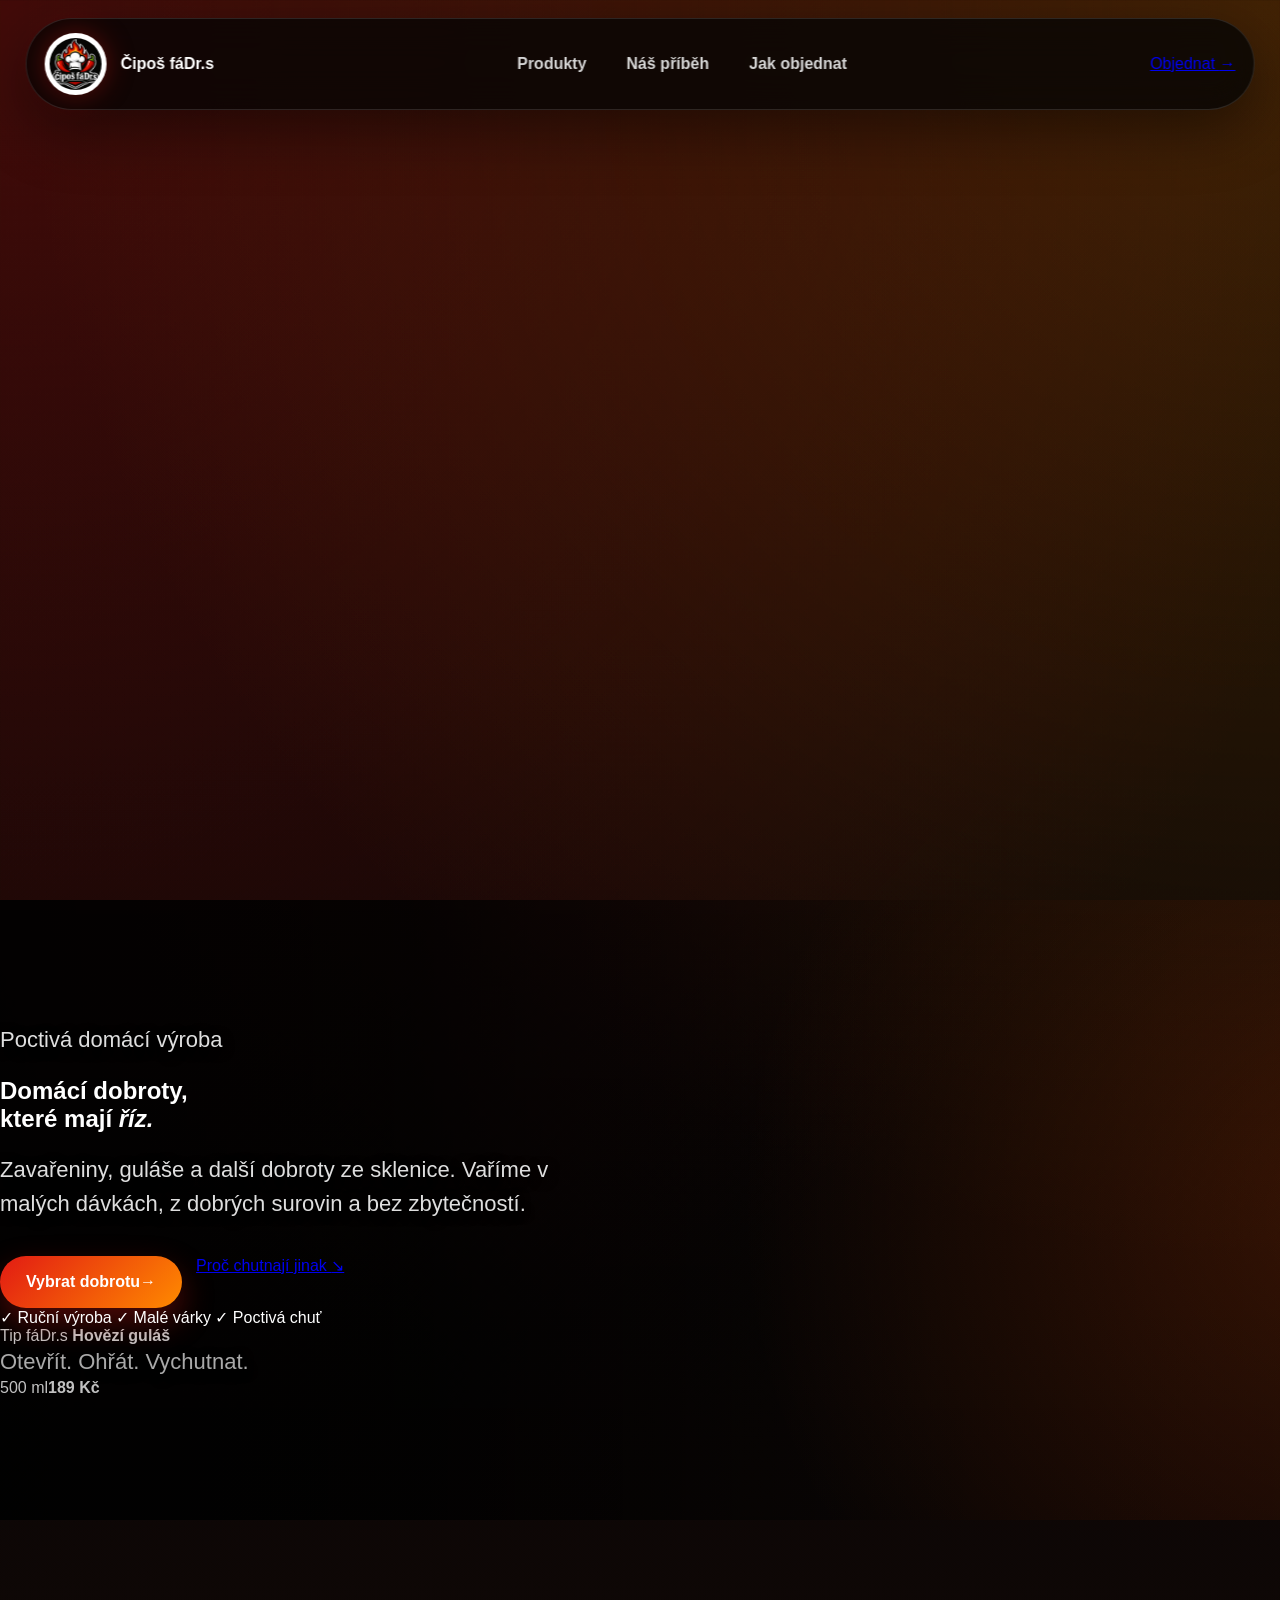
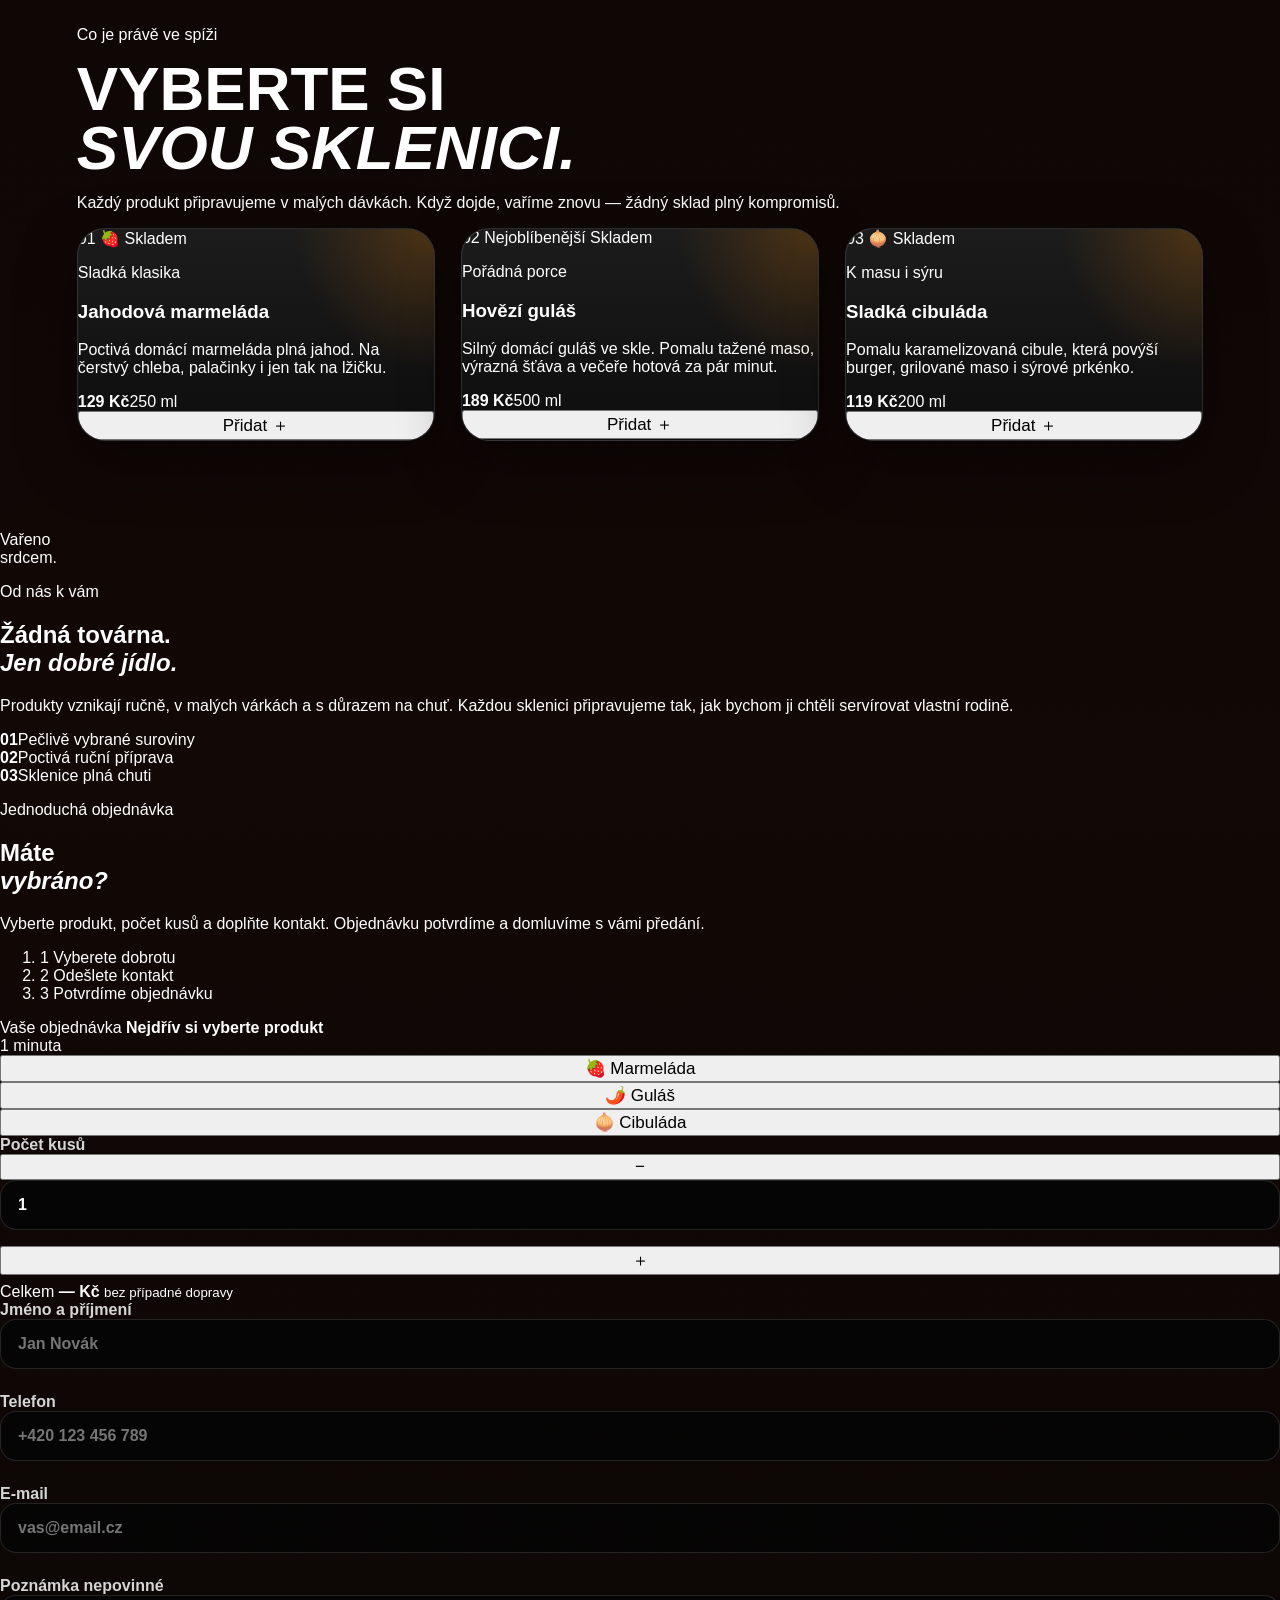
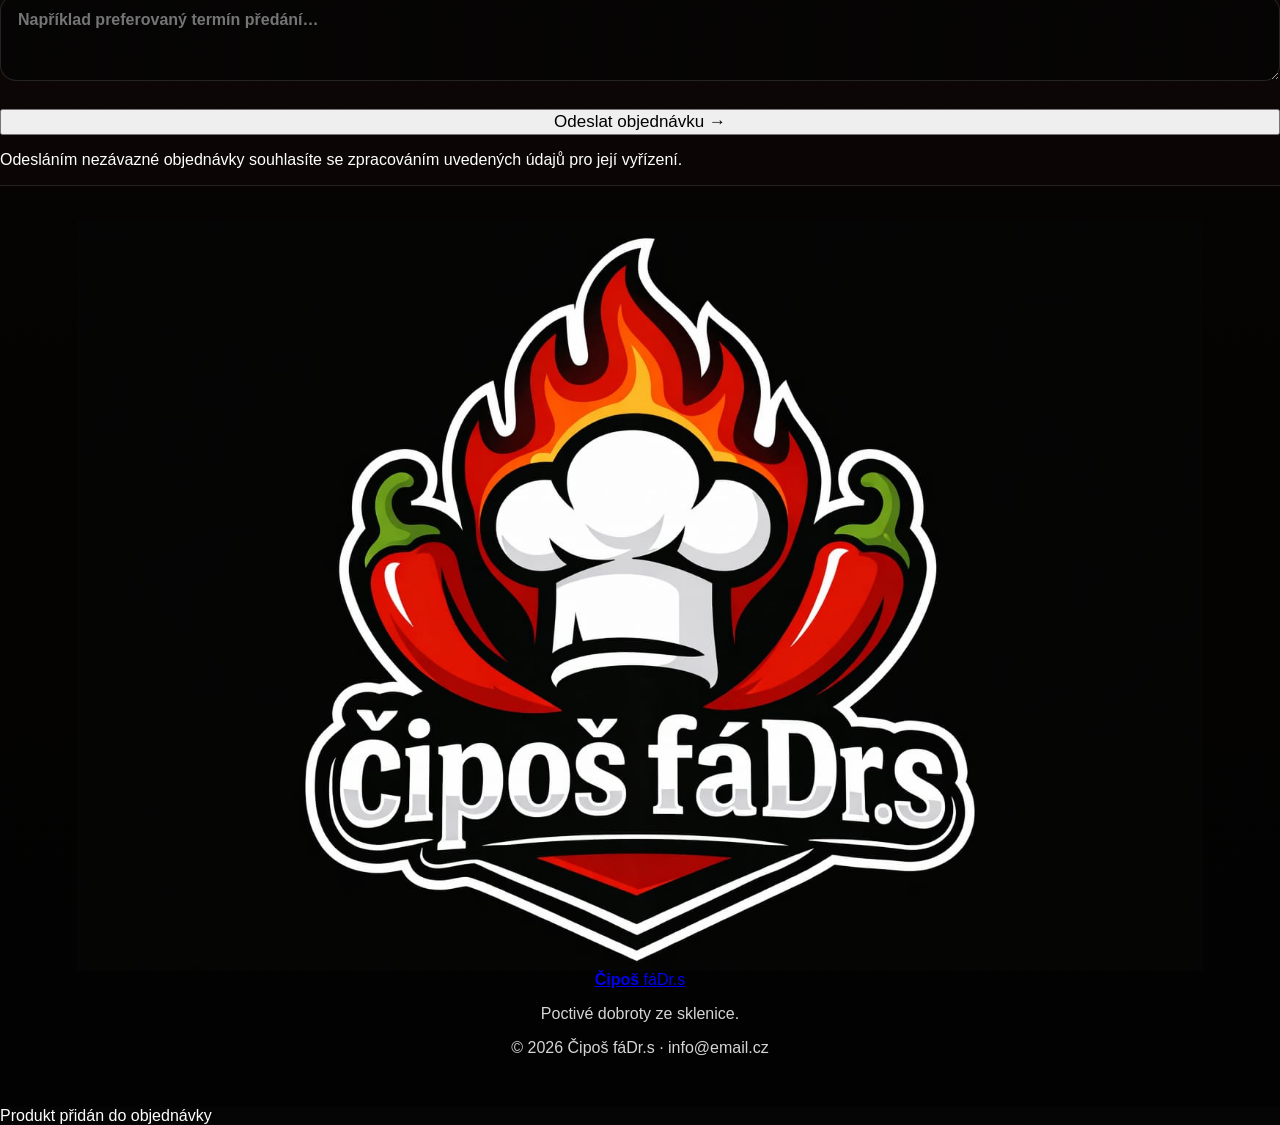
==== index.html @ c62a4ff8 "Redesign modern ordering website" ====
<!DOCTYPE html>
<html lang="cs">
<head>
  <meta charset="UTF-8">
  <meta name="viewport" content="width=device-width, initial-scale=1.0">
  <meta name="description" content="Čipoš fáDr.s – poctivé domácí dobroty ve skle. Vyberte si marmeládu, guláš nebo cibuládu a jednoduše objednejte.">
  <meta name="theme-color" content="#120b08">
  <title>Čipoš fáDr.s | Domácí dobroty, které mají říz</title>
  <link rel="preconnect" href="https://fonts.googleapis.com">
  <link rel="preconnect" href="https://fonts.gstatic.com" crossorigin>
  <link href="https://fonts.googleapis.com/css2?family=Manrope:wght@400;600;700;800&family=Oswald:wght@600;700&display=swap" rel="stylesheet">
  <link rel="stylesheet" href="style.css">
</head>
<body>
  <header class="site-header">
    <nav class="navbar" aria-label="Hlavní navigace">
      <a href="#uvod" class="brand" aria-label="Čipoš fáDr.s – domů">
        <img src="images/logos/logo.jpeg" alt="" class="brand-logo">
        <span><strong>Čipoš</strong> fáDr.s</span>
      </a>
      <div class="nav-links">
        <a href="#produkty">Produkty</a>
        <a href="#pribeh">Náš příběh</a>
        <a href="#objednavka">Jak objednat</a>
      </div>
      <a href="#produkty" class="nav-order">Objednat <span aria-hidden="true">→</span></a>
    </nav>
  </header>

  <main>
    <section id="uvod" class="hero">
      <div class="hero-inner">
        <div class="hero-content">
          <p class="eyebrow"><span></span> Poctivá domácí výroba</p>
          <h1>Domácí dobroty,<br>které mají <em>říz.</em></h1>
          <p class="hero-copy">Zavařeniny, guláše a další dobroty ze sklenice. Vaříme v malých dávkách, z dobrých surovin a bez zbytečností.</p>
          <div class="hero-actions">
            <a href="#produkty" class="btn btn-primary">Vybrat dobrotu <span>→</span></a>
            <a href="#pribeh" class="text-link">Proč chutnají jinak <span>↘</span></a>
          </div>
          <div class="hero-trust" aria-label="Výhody">
            <span>✓ Ruční výroba</span>
            <span>✓ Malé várky</span>
            <span>✓ Poctivá chuť</span>
          </div>
        </div>
        <aside class="hero-card">
          <span class="hero-card-label">Tip fáDr.s</span>
          <strong>Hovězí guláš</strong>
          <p>Otevřít. Ohřát. Vychutnat.</p>
          <div><span>500 ml</span><b>189 Kč</b></div>
        </aside>
      </div>
    </section>

    <section id="produkty" class="section products-section">
      <div class="section-heading">
        <div>
          <p class="eyebrow dark"><span></span> Co je právě ve spíži</p>
          <h2>Vyberte si<br><em>svou sklenici.</em></h2>
        </div>
        <p>Každý produkt připravujeme v malých dávkách. Když dojde, vaříme znovu — žádný sklad plný kompromisů.</p>
      </div>

      <div class="product-grid">
        <article class="product-card berry">
          <div class="product-visual">
            <span class="product-number">01</span>
            <span class="product-icon" aria-hidden="true">🍓</span>
            <span class="stock">Skladem</span>
          </div>
          <div class="product-content">
            <p class="product-type">Sladká klasika</p>
            <h3>Jahodová marmeláda</h3>
            <p>Poctivá domácí marmeláda plná jahod. Na čerstvý chleba, palačinky i jen tak na lžičku.</p>
            <div class="product-bottom">
              <div><strong>129 Kč</strong><span>250 ml</span></div>
              <button type="button" class="product-button" data-product="Jahodová marmeláda" data-price="129" data-variant="250 ml" aria-label="Objednat Jahodovou marmeládu">Přidat <span>＋</span></button>
            </div>
          </div>
        </article>

        <article class="product-card goulash featured">
          <div class="product-visual photo">
            <span class="product-number">02</span>
            <span class="bestseller">Nejoblíbenější</span>
            <span class="stock">Skladem</span>
          </div>
          <div class="product-content">
            <p class="product-type">Pořádná porce</p>
            <h3>Hovězí guláš</h3>
            <p>Silný domácí guláš ve skle. Pomalu tažené maso, výrazná šťáva a večeře hotová za pár minut.</p>
            <div class="product-bottom">
              <div><strong>189 Kč</strong><span>500 ml</span></div>
              <button type="button" class="product-button" data-product="Hovězí guláš" data-price="189" data-variant="500 ml" aria-label="Objednat Hovězí guláš">Přidat <span>＋</span></button>
            </div>
          </div>
        </article>

        <article class="product-card onion">
          <div class="product-visual">
            <span class="product-number">03</span>
            <span class="product-icon" aria-hidden="true">🧅</span>
            <span class="stock">Skladem</span>
          </div>
          <div class="product-content">
            <p class="product-type">K masu i sýru</p>
            <h3>Sladká cibuláda</h3>
            <p>Pomalu karamelizovaná cibule, která povýší burger, grilované maso i sýrové prkénko.</p>
            <div class="product-bottom">
              <div><strong>119 Kč</strong><span>200 ml</span></div>
              <button type="button" class="product-button" data-product="Sladká cibuláda" data-price="119" data-variant="200 ml" aria-label="Objednat Sladkou cibuládu">Přidat <span>＋</span></button>
            </div>
          </div>
        </article>
      </div>
    </section>

    <section id="pribeh" class="story-section">
      <div class="story-image">
        <span>Vařeno<br>srdcem.</span>
      </div>
      <div class="story-content">
        <p class="eyebrow"><span></span> Od nás k vám</p>
        <h2>Žádná továrna.<br><em>Jen dobré jídlo.</em></h2>
        <p>Produkty vznikají ručně, v malých várkách a s důrazem na chuť. Každou sklenici připravujeme tak, jak bychom ji chtěli servírovat vlastní rodině.</p>
        <div class="story-points">
          <div><strong>01</strong><span>Pečlivě vybrané suroviny</span></div>
          <div><strong>02</strong><span>Poctivá ruční příprava</span></div>
          <div><strong>03</strong><span>Sklenice plná chuti</span></div>
        </div>
      </div>
    </section>

    <section id="objednavka" class="order-section">
      <div class="order-intro">
        <p class="eyebrow dark"><span></span> Jednoduchá objednávka</p>
        <h2>Máte<br><em>vybráno?</em></h2>
        <p>Vyberte produkt, počet kusů a doplňte kontakt. Objednávku potvrdíme a domluvíme s vámi předání.</p>
        <ol>
          <li><span>1</span> Vyberete dobrotu</li>
          <li><span>2</span> Odešlete kontakt</li>
          <li><span>3</span> Potvrdíme objednávku</li>
        </ol>
      </div>

      <form id="orderForm" class="order-form" action="https://formsubmit.co/tvuj@email.cz" method="POST">
        <div class="form-heading">
          <div>
            <span>Vaše objednávka</span>
            <strong id="formProductTitle">Nejdřív si vyberte produkt</strong>
          </div>
          <span class="form-badge">1 minuta</span>
        </div>

        <div class="product-select" role="group" aria-label="Výběr produktu">
          <button type="button" data-product="Jahodová marmeláda" data-price="129" data-variant="250 ml">🍓 <span>Marmeláda</span></button>
          <button type="button" data-product="Hovězí guláš" data-price="189" data-variant="500 ml">🌶️ <span>Guláš</span></button>
          <button type="button" data-product="Sladká cibuláda" data-price="119" data-variant="200 ml">🧅 <span>Cibuláda</span></button>
        </div>

        <input type="hidden" id="product" name="Produkt" required>
        <input type="hidden" id="price" name="Cena za kus">
        <input type="hidden" id="variant" name="Velikost balení">
        <input type="hidden" id="total" name="Celkem">

        <div class="form-row">
          <label>Počet kusů
            <div class="quantity-control">
              <button type="button" id="quantityMinus" aria-label="Odebrat kus">−</button>
              <input type="number" id="quantity" name="Počet kusů" min="1" value="1" required>
              <button type="button" id="quantityPlus" aria-label="Přidat kus">＋</button>
            </div>
          </label>
          <div class="order-total">
            <span>Celkem</span>
            <strong id="totalDisplay">— Kč</strong>
            <small>bez případné dopravy</small>
          </div>
        </div>

        <div class="field-grid">
          <label>Jméno a příjmení
            <input type="text" id="name" name="Jméno" autocomplete="name" placeholder="Jan Novák" required>
          </label>
          <label>Telefon
            <input type="tel" id="phone" name="Telefon" autocomplete="tel" placeholder="+420 123 456 789" required>
          </label>
        </div>
        <label>E-mail
          <input type="email" id="email" name="Email" autocomplete="email" placeholder="vas@email.cz" required>
        </label>
        <label>Poznámka <span class="optional">nepovinné</span>
          <textarea id="note" name="Poznámka" rows="3" placeholder="Například preferovaný termín předání…"></textarea>
        </label>

        <button type="submit" class="submit-button">Odeslat objednávku <span>→</span></button>
        <p class="form-note">Odesláním nezávazné objednávky souhlasíte se zpracováním uvedených údajů pro její vyřízení.</p>
      </form>
    </section>
  </main>

  <footer>
    <a href="#uvod" class="footer-brand">
      <img src="images/logos/logo.jpeg" alt="">
      <span><strong>Čipoš</strong> fáDr.s</span>
    </a>
    <p>Poctivé dobroty ze sklenice.</p>
    <p>© 2026 Čipoš fáDr.s · info@email.cz</p>
  </footer>

  <div id="toast" class="toast" role="status" aria-live="polite">Produkt přidán do objednávky</div>
  <script src="script.js"></script>
</body>
</html>
---- style.css ----
:root {
  --bg: #050505;
  --card: #181818;
  --text: #ffffff;
  --text-muted: #d5d5d5;
  --red: #e21b13;
  --orange: #ff8a00;
  --yellow: #ffc13b;
  --green: #78b82a;
  --border: rgba(255, 255, 255, 0.12);
  --shadow: 0 20px 60px rgba(0, 0, 0, 0.45);
  --radius: 28px;
}

* {
  box-sizing: border-box;
}

html {
  scroll-behavior: smooth;
}

body {
  margin: 0;
  font-family: Arial, sans-serif;
  background:
    radial-gradient(circle at top left, rgba(226, 27, 19, 0.28), transparent 32%),
    radial-gradient(circle at top right, rgba(255, 138, 0, 0.22), transparent 28%),
    linear-gradient(180deg, #050505 0%, #120806 55%, #050505 100%);
  color: var(--text);
}

img {
  max-width: 100%;
  display: block;
}

.site-header {
  min-height: 100vh;
  padding: 150px 6% 80px;
  position: relative;
  overflow: hidden;
}

.navbar {
  position: fixed;
  top: 18px;
  left: 50%;
  transform: translateX(-50%);
  width: min(96%, 1650px);
  z-index: 20;

  display: flex;
  align-items: center;
  justify-content: space-between;
  gap: 24px;

  padding: 14px 18px;
  border: 1px solid var(--border);
  border-radius: 999px;
  background: rgba(5, 5, 5, 0.78);
  backdrop-filter: blur(18px);
  box-shadow: var(--shadow);
}

.brand {
  display: flex;
  align-items: center;
  gap: 14px;
  color: var(--text);
  text-decoration: none;
  font-weight: 900;
}

.brand-logo {
  width: 62px;
  height: 62px;
  border-radius: 50%;
  object-fit: cover;
  border: 2px solid rgba(255, 255, 255, 0.85);
  background: white;
  padding: 3px;
  box-shadow: 0 0 28px rgba(226, 27, 19, 0.35);
}

.brand-text {
  font-size: 20px;
}

.nav-links {
  display: flex;
  align-items: center;
  gap: 8px;
}

.nav-links a {
  color: var(--text-muted);
  text-decoration: none;
  padding: 12px 16px;
  border-radius: 999px;
  font-weight: 800;
  transition: 0.22s ease;
}

.nav-links a:hover {
  color: var(--text);
  background: rgba(255, 138, 0, 0.16);
}

.hero {
  min-height: 620px;
  display: flex;
  align-items: center;
  position: relative;
  padding: 90px 6%;
  margin: 0 -6%;
  overflow: hidden;
  background:
    linear-gradient(90deg, rgba(0, 0, 0, 0.94) 0%, rgba(0, 0, 0, 0.78) 34%, rgba(0, 0, 0, 0.25) 62%, rgba(0, 0, 0, 0.04) 100%),
    url("images/foods/gulas.png") center right / cover no-repeat;
}

.hero::after {
  content: "";
  position: absolute;
  inset: 0;
  background:
    radial-gradient(circle at right center, rgba(255, 80, 0, 0.18), transparent 42%),
    linear-gradient(180deg, rgba(0, 0, 0, 0.12), rgba(0, 0, 0, 0.28));
  pointer-events: none;
}

.hero-content {
  position: relative;
  z-index: 1;
  max-width: 720px;
}

.hero-label {
  display: block;
  margin-bottom: 22px;
  color: #ff2218;
  font-weight: 900;
  letter-spacing: 1.5px;
  font-size: 15px;
  text-transform: uppercase;
}


.hero p {
  max-width: 620px;
  margin: 0;
  font-size: 22px;
  color: #dedede;
  line-height: 1.55;
  text-shadow: 0 3px 12px rgba(0, 0, 0, 0.7);
}

.hero-actions {
  display: flex;
  flex-wrap: wrap;
  gap: 14px;
  margin-top: 34px;
}

.btn {
  display: inline-flex;
  align-items: center;
  justify-content: center;
  min-height: 52px;
  padding: 15px 26px;
  border: 0;
  border-radius: 999px;
  background: linear-gradient(135deg, var(--red), var(--orange));
  color: white;
  text-decoration: none;
  font-weight: 900;
  cursor: pointer;
  box-shadow: 0 14px 32px rgba(226, 27, 19, 0.34);
  transition: 0.22s ease;
}

.btn:hover {
  transform: translateY(-2px);
  filter: brightness(1.08);
}

.btn-secondary {
  background: rgba(255, 255, 255, 0.08);
  border: 1px solid var(--border);
  box-shadow: none;
}

.section {
  padding: 90px 6%;
}

.section-head {
  max-width: 760px;
  margin-bottom: 36px;
}

.label {
  display: inline-flex;
  align-items: center;
  gap: 8px;
  margin: 0 0 16px;
  color: var(--yellow);
  font-weight: 900;
  text-transform: uppercase;
  letter-spacing: 1.2px;
  font-size: 13px;
}

.label::before {
  content: "🌶️";
}

.section h2 {
  margin: 0;
  font-size: clamp(36px, 5vw, 62px);
  line-height: 0.95;
  text-transform: uppercase;
}

.section-text,
.about p,
.promo p {
  color: var(--text-muted);
  font-size: 19px;
  line-height: 1.7;
}

.product-grid {
  display: grid;
  grid-template-columns: repeat(3, minmax(0, 1fr));
  gap: 26px;
}

.product-card {
  position: relative;
  overflow: hidden;
  border-radius: var(--radius);
  background: linear-gradient(180deg, #1c1c1c, #0d0d0d);
  border: 1px solid var(--border);
  box-shadow: var(--shadow);
  transition: 0.25s ease;
}

.product-card::before {
  content: "";
  position: absolute;
  inset: 0;
  background: radial-gradient(circle at top right, rgba(255, 138, 0, 0.22), transparent 34%);
  pointer-events: none;
}

.product-card:hover {
  transform: translateY(-8px);
  border-color: rgba(255, 138, 0, 0.72);
}

.product-card-featured {
  border-color: rgba(255, 138, 0, 0.52);
}

.product-card img {
  width: 100%;
  height: 260px;
  object-fit: cover;
}

.product-info {
  position: relative;
  z-index: 1;
  padding: 24px;
}

.product-info h3 {
  margin: 12px 0 10px;
  font-size: 28px;
}

.product-info p {
  min-height: 72px;
  color: var(--text-muted);
  line-height: 1.55;
}

.price {
  display: block;
  margin: 18px 0;
  color: var(--yellow);
  font-size: 24px;
  font-weight: 900;
}

.badge {
  display: inline-flex;
  padding: 7px 13px;
  border-radius: 999px;
  background: rgba(120, 184, 42, 0.18);
  color: var(--green);
  font-weight: 900;
  font-size: 13px;
}

.badge-hot {
  background: rgba(226, 27, 19, 0.18);
  color: var(--orange);
}

.about {
  display: grid;
  grid-template-columns: 0.9fr 1.1fr;
  align-items: center;
  gap: 40px;
}

.about-content,
.order-box,
.promo {
  border: 1px solid var(--border);
  border-radius: var(--radius);
  background: rgba(255, 255, 255, 0.055);
  box-shadow: var(--shadow);
}

.about-content {
  padding: 40px;
}

.about-image img {
  width: 100%;
  height: 420px;
  object-fit: cover;
  border-radius: var(--radius);
  box-shadow: var(--shadow);
}

.promo {
  display: flex;
  align-items: center;
  justify-content: space-between;
  gap: 28px;
  background:
    linear-gradient(135deg, rgba(226, 27, 19, 0.22), rgba(255, 138, 0, 0.16)),
    rgba(255, 255, 255, 0.055);
}

.order {
  max-width: 980px;
  margin: 0 auto;
}

.order-box {
  padding: 34px;
}

label {
  display: block;
  margin: 0 0 8px;
  color: var(--text-muted);
  font-weight: 800;
}

input,
textarea,
select {
  width: 100%;
  padding: 15px 17px;
  margin-bottom: 16px;
  border-radius: 16px;
  border: 1px solid var(--border);
  background: rgba(5, 5, 5, 0.82);
  color: white;
  font: inherit;
  outline: none;
}

input:focus,
textarea:focus,
select:focus {
  border-color: var(--orange);
  box-shadow: 0 0 0 4px rgba(255, 138, 0, 0.16);
}

button {
  width: 100%;
  font-size: 17px;
}

footer {
  padding: 34px 6%;
  color: var(--text-muted);
  text-align: center;
  border-top: 1px solid var(--border);
  background: rgba(0, 0, 0, 0.56);
}

.hidden {
  opacity: 0;
  transform: translateY(40px);
  transition: all 0.6s ease;
}

.show {
  opacity: 1;
  transform: translateY(0);
}
  .hero-title {
  margin: 0 0 26px;
  max-width: 860px;
  line-height: 1;
}

.hero-title svg {
  width: 100%;
  height: auto;
  display: block;
  overflow: visible;
}

.hero-title text {
  font-family: Impact, "Arial Black", sans-serif;
  font-size: 74px;
  font-weight: 900;
  letter-spacing: 2px;
  text-transform: uppercase;
}

.svg-white {
  fill: #f4f4f4;
  stroke: rgba(0, 0, 0, 0.35);
  stroke-width: 1.2px;
}

.svg-red {
  fill: #e52a14;
  stroke: rgba(0, 0, 0, 0.35);
  stroke-width: 1.2px;
}
@media (max-width: 900px) {
  .site-header {
    min-height: auto;
    padding: 120px 18px 60px;
  }

  .navbar {
    width: calc(100% - 28px);
    top: 14px;
    border-radius: 28px;
  }

  .nav-links {
    display: none;
  }


  .hero {
    min-height: 620px;
    padding: 80px 22px;
    margin: 0 -18px;
    background:
      linear-gradient(180deg, rgba(0, 0, 0, 0.88) 0%, rgba(0, 0, 0, 0.7) 48%, rgba(0, 0, 0, 0.35) 100%),
      url("images/foods/gulas.png") center right / cover no-repeat;
  }

  .hero h1 {
    font-size: 42px;
  }

  .hero p {
    font-size: 18px;
  }

  .about,
  .product-grid {
    grid-template-columns: 1fr;
  }

  .promo {
    align-items: flex-start;
    flex-direction: column;
  }
}

@media (max-width: 560px) {
  .brand-text {
    display: none;
  }

  .brand-logo {
    width: 54px;
    height: 54px;
  }

  .hero h1 {
    font-size: 38px;
  }

  .section {
    padding-left: 18px;
    padding-right: 18px;
  }
}
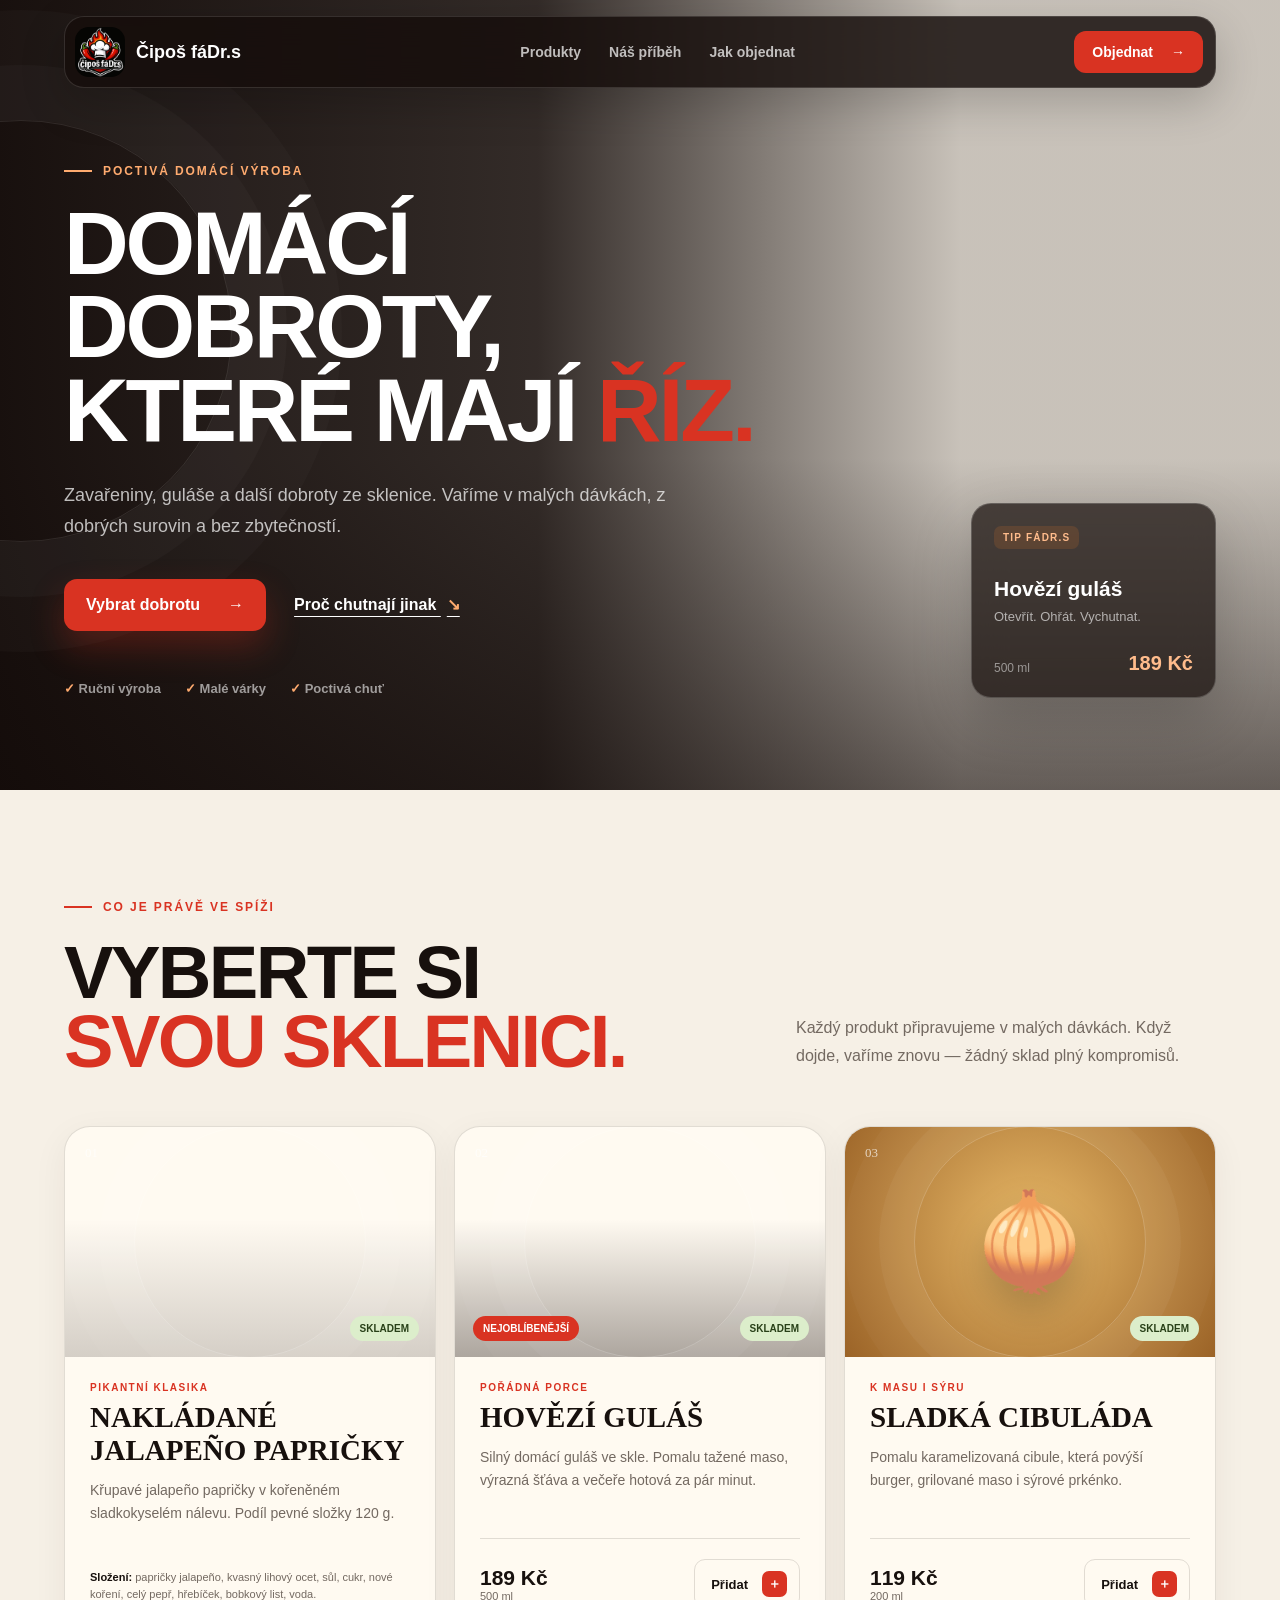
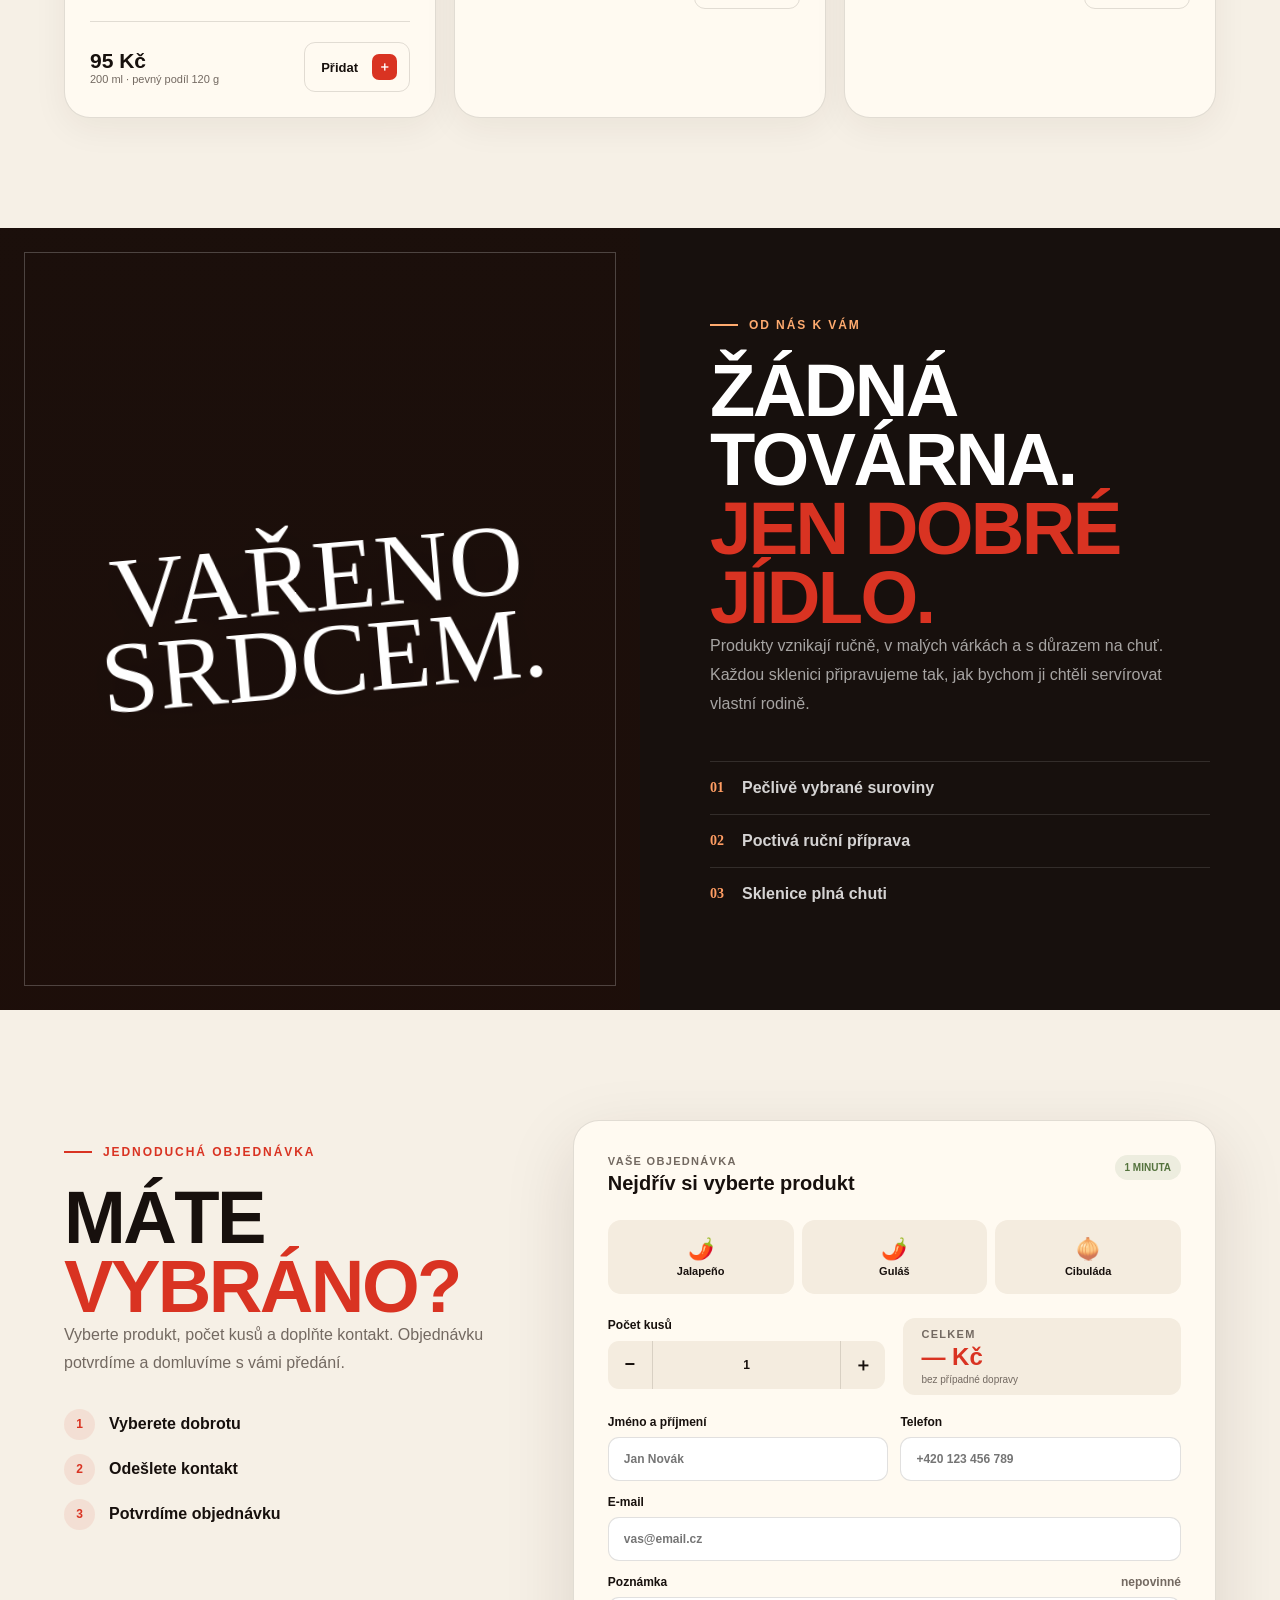
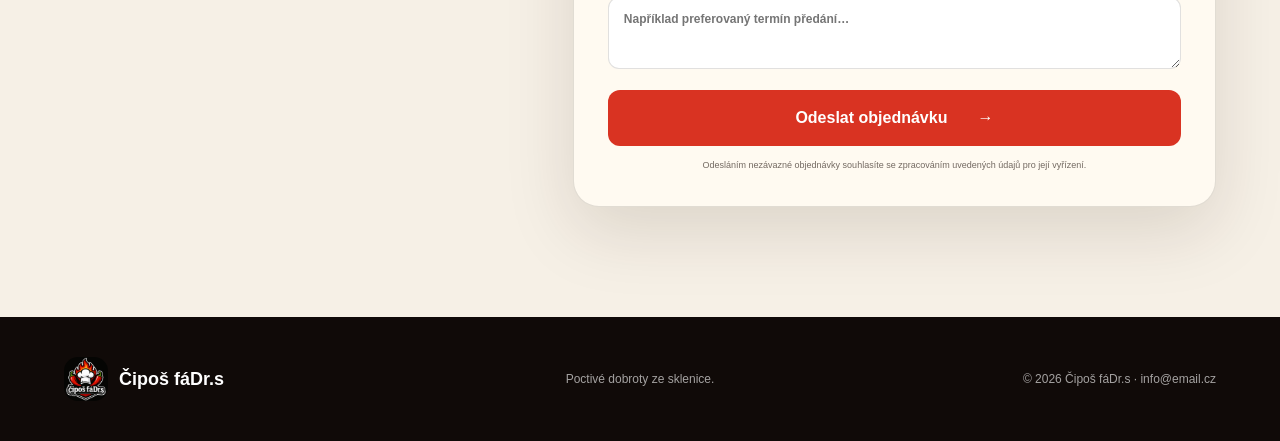
==== commit 5b40c74f: "Replace marmalade with pickled jalapeno product" ====
--- a/index.html
+++ b/index.html
@@ -3,7 +3,7 @@
 <head>
   <meta charset="UTF-8">
   <meta name="viewport" content="width=device-width, initial-scale=1.0">
-  <meta name="description" content="Čipoš fáDr.s – poctivé domácí dobroty ve skle. Vyberte si marmeládu, guláš nebo cibuládu a jednoduše objednejte.">
+  <meta name="description" content="Čipoš fáDr.s – poctivé domácí dobroty ve skle. Vyberte si nakládané jalapeño, guláš nebo cibuládu a jednoduše objednejte.">
   <meta name="theme-color" content="#120b08">
   <title>Čipoš fáDr.s | Domácí dobroty, které mají říz</title>
   <link rel="preconnect" href="https://fonts.googleapis.com">
@@ -63,19 +63,19 @@
       </div>
 
       <div class="product-grid">
-        <article class="product-card berry">
-          <div class="product-visual">
+        <article class="product-card jalapeno">
+          <div class="product-visual jalapeno-photo">
             <span class="product-number">01</span>
-            <span class="product-icon" aria-hidden="true">🍓</span>
             <span class="stock">Skladem</span>
           </div>
           <div class="product-content">
-            <p class="product-type">Sladká klasika</p>
-            <h3>Jahodová marmeláda</h3>
-            <p>Poctivá domácí marmeláda plná jahod. Na čerstvý chleba, palačinky i jen tak na lžičku.</p>
+            <p class="product-type">Pikantní klasika</p>
+            <h3>Nakládané jalapeño papričky</h3>
+            <p>Křupavé jalapeño papričky v kořeněném sladkokyselém nálevu. Podíl pevné složky 120 g.</p>
+            <p class="ingredients"><strong>Složení:</strong> papričky jalapeño, kvasný lihový ocet, sůl, cukr, nové koření, celý pepř, hřebíček, bobkový list, voda.</p>
             <div class="product-bottom">
-              <div><strong>129 Kč</strong><span>250 ml</span></div>
-              <button type="button" class="product-button" data-product="Jahodová marmeláda" data-price="129" data-variant="250 ml" aria-label="Objednat Jahodovou marmeládu">Přidat <span>＋</span></button>
+              <div><strong>95 Kč</strong><span>200 ml · pevný podíl 120 g</span></div>
+              <button type="button" class="product-button" data-product="Nakládané jalapeño papričky" data-price="95" data-variant="200 ml · pevný podíl 120 g" aria-label="Objednat nakládané jalapeño papričky">Přidat <span>＋</span></button>
             </div>
           </div>
         </article>
@@ -154,7 +154,7 @@
         </div>
 
         <div class="product-select" role="group" aria-label="Výběr produktu">
-          <button type="button" data-product="Jahodová marmeláda" data-price="129" data-variant="250 ml">🍓 <span>Marmeláda</span></button>
+          <button type="button" data-product="Nakládané jalapeño papričky" data-price="95" data-variant="200 ml · pevný podíl 120 g">🌶️ <span>Jalapeño</span></button>
           <button type="button" data-product="Hovězí guláš" data-price="189" data-variant="500 ml">🌶️ <span>Guláš</span></button>
           <button type="button" data-product="Sladká cibuláda" data-price="119" data-variant="200 ml">🧅 <span>Cibuláda</span></button>
         </div>
--- a/style.css
+++ b/style.css
@@ -1,506 +1,542 @@
 :root {
-  --bg: #050505;
-  --card: #181818;
-  --text: #ffffff;
-  --text-muted: #d5d5d5;
-  --red: #e21b13;
-  --orange: #ff8a00;
-  --yellow: #ffc13b;
-  --green: #78b82a;
-  --border: rgba(255, 255, 255, 0.12);
-  --shadow: 0 20px 60px rgba(0, 0, 0, 0.45);
-  --radius: 28px;
-}
-
-* {
-  box-sizing: border-box;
-}
-
-html {
-  scroll-behavior: smooth;
-}
-
+  --ink: #17100d;
+  --cream: #f6f0e6;
+  --paper: #fffaf1;
+  --red: #d93322;
+  --red-dark: #a91f15;
+  --orange: #ef7b25;
+  --gold: #e8b550;
+  --green: #54733d;
+  --muted: #736961;
+  --line: rgba(23, 16, 13, .13);
+  --radius: 26px;
+  --shadow: 0 24px 70px rgba(45, 22, 10, .13);
+}
+
+* { box-sizing: border-box; }
+html { scroll-behavior: smooth; scroll-padding-top: 100px; }
 body {
   margin: 0;
-  font-family: Arial, sans-serif;
+  color: var(--ink);
+  background: var(--cream);
+  font-family: "Manrope", Arial, sans-serif;
+  -webkit-font-smoothing: antialiased;
+}
+img { display: block; max-width: 100%; }
+button, input, textarea { font: inherit; }
+button, a { -webkit-tap-highlight-color: transparent; }
+em { color: var(--red); font-style: normal; }
+h1, h2, h3, p { margin-top: 0; }
+
+.site-header {
+  position: fixed;
+  inset: 0 0 auto;
+  z-index: 50;
+  padding: 16px 5%;
+  pointer-events: none;
+}
+.navbar {
+  width: min(1240px, 100%);
+  min-height: 72px;
+  margin: auto;
+  padding: 9px 12px 9px 10px;
+  display: flex;
+  align-items: center;
+  justify-content: space-between;
+  gap: 24px;
+  color: white;
+  background: rgba(22, 14, 11, .84);
+  border: 1px solid rgba(255,255,255,.13);
+  border-radius: 20px;
+  box-shadow: 0 15px 45px rgba(0,0,0,.2);
+  backdrop-filter: blur(18px);
+  pointer-events: auto;
+}
+.brand, .footer-brand {
+  display: inline-flex;
+  align-items: center;
+  gap: 11px;
+  color: inherit;
+  text-decoration: none;
+  font-size: 18px;
+  font-weight: 600;
+}
+.brand strong, .footer-brand strong { font-weight: 800; }
+.brand-logo, .footer-brand img {
+  width: 50px;
+  height: 50px;
+  object-fit: cover;
+  border-radius: 14px;
+}
+.nav-links { display: flex; align-items: center; gap: 28px; }
+.nav-links a {
+  position: relative;
+  color: rgba(255,255,255,.72);
+  text-decoration: none;
+  font-size: 14px;
+  font-weight: 700;
+  transition: color .2s;
+}
+.nav-links a:hover { color: white; }
+.nav-order {
+  display: inline-flex;
+  align-items: center;
+  gap: 18px;
+  padding: 13px 18px;
+  color: white;
+  background: var(--red);
+  border-radius: 12px;
+  text-decoration: none;
+  font-size: 14px;
+  font-weight: 800;
+  transition: .2s ease;
+}
+.nav-order:hover { background: var(--orange); transform: translateY(-1px); }
+
+.hero {
+  min-height: 790px;
+  padding: 150px 5% 72px;
+  color: white;
   background:
-    radial-gradient(circle at top left, rgba(226, 27, 19, 0.28), transparent 32%),
-    radial-gradient(circle at top right, rgba(255, 138, 0, 0.22), transparent 28%),
-    linear-gradient(180deg, #050505 0%, #120806 55%, #050505 100%);
-  color: var(--text);
-}
-
-img {
-  max-width: 100%;
-  display: block;
-}
-
-.site-header {
-  min-height: 100vh;
-  padding: 150px 6% 80px;
+    linear-gradient(90deg, rgba(17,9,7,.97) 0%, rgba(17,9,7,.85) 42%, rgba(17,9,7,.2) 75%),
+    linear-gradient(0deg, rgba(17,9,7,.55), transparent 42%),
+    url("images/foods/gulas.png") center right / cover no-repeat;
   position: relative;
   overflow: hidden;
 }
-
-.navbar {
-  position: fixed;
-  top: 18px;
-  left: 50%;
-  transform: translateX(-50%);
-  width: min(96%, 1650px);
-  z-index: 20;
-
-  display: flex;
-  align-items: center;
-  justify-content: space-between;
-  gap: 24px;
-
-  padding: 14px 18px;
-  border: 1px solid var(--border);
-  border-radius: 999px;
-  background: rgba(5, 5, 5, 0.78);
-  backdrop-filter: blur(18px);
-  box-shadow: var(--shadow);
-}
-
-.brand {
-  display: flex;
-  align-items: center;
-  gap: 14px;
-  color: var(--text);
-  text-decoration: none;
-  font-weight: 900;
-}
-
-.brand-logo {
-  width: 62px;
-  height: 62px;
-  border-radius: 50%;
-  object-fit: cover;
-  border: 2px solid rgba(255, 255, 255, 0.85);
-  background: white;
-  padding: 3px;
-  box-shadow: 0 0 28px rgba(226, 27, 19, 0.35);
-}
-
-.brand-text {
-  font-size: 20px;
-}
-
-.nav-links {
-  display: flex;
-  align-items: center;
-  gap: 8px;
-}
-
-.nav-links a {
-  color: var(--text-muted);
-  text-decoration: none;
-  padding: 12px 16px;
-  border-radius: 999px;
-  font-weight: 800;
-  transition: 0.22s ease;
-}
-
-.nav-links a:hover {
-  color: var(--text);
-  background: rgba(255, 138, 0, 0.16);
-}
-
-.hero {
-  min-height: 620px;
-  display: flex;
-  align-items: center;
-  position: relative;
-  padding: 90px 6%;
-  margin: 0 -6%;
-  overflow: hidden;
-  background:
-    linear-gradient(90deg, rgba(0, 0, 0, 0.94) 0%, rgba(0, 0, 0, 0.78) 34%, rgba(0, 0, 0, 0.25) 62%, rgba(0, 0, 0, 0.04) 100%),
-    url("images/foods/gulas.png") center right / cover no-repeat;
-}
-
-.hero::after {
+.hero::before {
   content: "";
   position: absolute;
-  inset: 0;
-  background:
-    radial-gradient(circle at right center, rgba(255, 80, 0, 0.18), transparent 42%),
-    linear-gradient(180deg, rgba(0, 0, 0, 0.12), rgba(0, 0, 0, 0.28));
-  pointer-events: none;
-}
-
-.hero-content {
+  width: 420px;
+  height: 420px;
+  left: -190px;
+  top: 120px;
+  border: 1px solid rgba(255,255,255,.1);
+  border-radius: 50%;
+  box-shadow: 0 0 0 55px rgba(255,255,255,.025), 0 0 0 110px rgba(255,255,255,.018);
+}
+.hero-inner {
   position: relative;
   z-index: 1;
-  max-width: 720px;
-}
-
-.hero-label {
-  display: block;
-  margin-bottom: 22px;
-  color: #ff2218;
-  font-weight: 900;
-  letter-spacing: 1.5px;
-  font-size: 15px;
+  width: min(1240px, 100%);
+  min-height: 560px;
+  margin: auto;
+  display: flex;
+  align-items: center;
+  justify-content: space-between;
+  gap: 60px;
+}
+.hero-content { max-width: 760px; }
+.eyebrow {
+  display: flex;
+  align-items: center;
+  gap: 11px;
+  margin-bottom: 24px;
+  color: #ffab6f;
   text-transform: uppercase;
-}
-
-
-.hero p {
-  max-width: 620px;
-  margin: 0;
-  font-size: 22px;
-  color: #dedede;
-  line-height: 1.55;
-  text-shadow: 0 3px 12px rgba(0, 0, 0, 0.7);
-}
-
-.hero-actions {
+  letter-spacing: .16em;
+  font-size: 12px;
+  font-weight: 800;
+}
+.eyebrow span { width: 28px; height: 2px; background: currentColor; }
+.eyebrow.dark { color: var(--red); }
+.hero h1, .section-heading h2, .story-content h2, .order-intro h2 {
+  margin-bottom: 28px;
+  font-family: "Oswald", Impact, sans-serif;
+  font-size: clamp(58px, 7vw, 106px);
+  line-height: .93;
+  letter-spacing: -.035em;
+  text-transform: uppercase;
+}
+.hero-copy {
+  max-width: 650px;
+  color: rgba(255,255,255,.72);
+  font-size: 18px;
+  line-height: 1.75;
+}
+.hero-actions { display: flex; align-items: center; gap: 28px; margin-top: 36px; }
+.btn {
+  display: inline-flex;
+  align-items: center;
+  justify-content: center;
+  gap: 28px;
+  padding: 17px 22px;
+  border-radius: 13px;
+  text-decoration: none;
+  font-weight: 800;
+}
+.btn-primary { color: white; background: var(--red); box-shadow: 0 16px 34px rgba(217,51,34,.28); }
+.btn-primary:hover { background: var(--orange); }
+.text-link { color: white; text-underline-offset: 6px; font-weight: 700; }
+.text-link span { color: #ffab6f; margin-left: 6px; }
+.hero-trust {
   display: flex;
   flex-wrap: wrap;
-  gap: 14px;
-  margin-top: 34px;
-}
-
-.btn {
-  display: inline-flex;
-  align-items: center;
-  justify-content: center;
-  min-height: 52px;
-  padding: 15px 26px;
-  border: 0;
-  border-radius: 999px;
-  background: linear-gradient(135deg, var(--red), var(--orange));
-  color: white;
-  text-decoration: none;
-  font-weight: 900;
-  cursor: pointer;
-  box-shadow: 0 14px 32px rgba(226, 27, 19, 0.34);
-  transition: 0.22s ease;
-}
-
-.btn:hover {
-  transform: translateY(-2px);
-  filter: brightness(1.08);
-}
-
-.btn-secondary {
-  background: rgba(255, 255, 255, 0.08);
-  border: 1px solid var(--border);
-  box-shadow: none;
-}
-
-.section {
-  padding: 90px 6%;
-}
-
-.section-head {
-  max-width: 760px;
-  margin-bottom: 36px;
-}
-
-.label {
-  display: inline-flex;
-  align-items: center;
-  gap: 8px;
-  margin: 0 0 16px;
-  color: var(--yellow);
-  font-weight: 900;
+  gap: 10px 24px;
+  margin-top: 50px;
+  color: rgba(255,255,255,.58);
+  font-size: 13px;
+  font-weight: 700;
+}
+.hero-trust span::first-letter { color: #ffab6f; }
+.hero-card {
+  align-self: flex-end;
+  width: 245px;
+  padding: 22px;
+  margin-bottom: 12px;
+  border: 1px solid rgba(255,255,255,.18);
+  border-radius: 20px;
+  background: rgba(20,12,9,.7);
+  backdrop-filter: blur(16px);
+  box-shadow: 0 20px 60px rgba(0,0,0,.2);
+}
+.hero-card-label {
+  display: inline-block;
+  margin-bottom: 28px;
+  padding: 6px 9px;
+  color: #ffbc8c;
+  background: rgba(239,123,37,.15);
+  border-radius: 7px;
+  font-size: 10px;
+  font-weight: 800;
+  letter-spacing: .12em;
   text-transform: uppercase;
-  letter-spacing: 1.2px;
-  font-size: 13px;
-}
-
-.label::before {
-  content: "🌶️";
-}
-
-.section h2 {
-  margin: 0;
-  font-size: clamp(36px, 5vw, 62px);
-  line-height: 0.95;
-  text-transform: uppercase;
-}
-
-.section-text,
-.about p,
-.promo p {
-  color: var(--text-muted);
-  font-size: 19px;
-  line-height: 1.7;
-}
+}
+.hero-card > strong { display: block; font-size: 21px; }
+.hero-card p { margin: 8px 0 28px; color: rgba(255,255,255,.62); font-size: 13px; }
+.hero-card div { display: flex; justify-content: space-between; align-items: end; }
+.hero-card div span { color: rgba(255,255,255,.5); font-size: 12px; }
+.hero-card div b { color: #ffbc8c; font-size: 20px; }
+
+.section { padding: 110px 5%; }
+.products-section { width: min(1400px, 100%); margin: auto; }
+.section-heading {
+  width: min(1240px, 100%);
+  margin: 0 auto 50px;
+  display: flex;
+  align-items: flex-end;
+  justify-content: space-between;
+  gap: 60px;
+}
+.section-heading h2, .story-content h2, .order-intro h2 { font-size: clamp(48px, 5.8vw, 82px); margin-bottom: 0; }
+.section-heading > p { max-width: 420px; margin-bottom: 6px; color: var(--muted); line-height: 1.75; }
 
 .product-grid {
+  width: min(1240px, 100%);
+  margin: auto;
   display: grid;
-  grid-template-columns: repeat(3, minmax(0, 1fr));
-  gap: 26px;
-}
-
+  grid-template-columns: repeat(3, 1fr);
+  gap: 18px;
+}
 .product-card {
+  min-width: 0;
+  overflow: hidden;
+  background: var(--paper);
+  border: 1px solid var(--line);
+  border-radius: var(--radius);
+  box-shadow: 0 10px 35px rgba(55,29,17,.06);
+  transition: transform .25s, box-shadow .25s;
+}
+.product-card:hover { transform: translateY(-7px); box-shadow: var(--shadow); }
+.product-visual {
   position: relative;
+  height: 230px;
+  display: grid;
+  place-items: center;
   overflow: hidden;
-  border-radius: var(--radius);
-  background: linear-gradient(180deg, #1c1c1c, #0d0d0d);
-  border: 1px solid var(--border);
-  box-shadow: var(--shadow);
-  transition: 0.25s ease;
-}
-
-.product-card::before {
+  background: #c84c43;
+}
+.product-visual.jalapeno-photo {
+  background:
+    linear-gradient(0deg, rgba(20,9,5,.18), transparent 60%),
+    url("images/foods/nakladane-jalapeno.png") center / cover no-repeat;
+}
+.onion .product-visual { background: radial-gradient(circle at 50% 45%, #e8b968, #9b6327); }
+.product-visual::after {
   content: "";
   position: absolute;
-  inset: 0;
-  background: radial-gradient(circle at top right, rgba(255, 138, 0, 0.22), transparent 34%);
-  pointer-events: none;
-}
-
-.product-card:hover {
-  transform: translateY(-8px);
-  border-color: rgba(255, 138, 0, 0.72);
-}
-
-.product-card-featured {
-  border-color: rgba(255, 138, 0, 0.52);
-}
-
-.product-card img {
-  width: 100%;
-  height: 260px;
-  object-fit: cover;
-}
-
-.product-info {
+  width: 230px;
+  height: 230px;
+  border: 1px solid rgba(255,255,255,.2);
+  border-radius: 50%;
+  box-shadow: 0 0 0 35px rgba(255,255,255,.04), 0 0 0 70px rgba(255,255,255,.025);
+}
+.product-visual.photo {
+  background:
+    linear-gradient(0deg, rgba(20,9,5,.35), transparent 60%),
+    url("images/foods/gulas.png") center 46% / cover no-repeat;
+}
+.product-icon { z-index: 1; font-size: 92px; filter: drop-shadow(0 18px 18px rgba(0,0,0,.2)); }
+.product-number, .stock, .bestseller { position: absolute; z-index: 2; }
+.product-number { top: 18px; left: 20px; color: rgba(255,255,255,.68); font-family: "Oswald"; font-size: 13px; }
+.stock {
+  right: 16px;
+  bottom: 16px;
+  padding: 7px 10px;
+  color: #284018;
+  background: #dceecb;
+  border-radius: 999px;
+  font-size: 10px;
+  font-weight: 800;
+  text-transform: uppercase;
+}
+.bestseller {
+  left: 18px;
+  bottom: 16px;
+  padding: 7px 10px;
+  color: white;
+  background: var(--red);
+  border-radius: 999px;
+  font-size: 10px;
+  font-weight: 800;
+  text-transform: uppercase;
+}
+.product-content { padding: 25px; }
+.product-type { margin-bottom: 8px; color: var(--red); font-size: 10px; font-weight: 800; letter-spacing: .15em; text-transform: uppercase; }
+.product-content h3 { margin-bottom: 12px; font-family: "Oswald"; font-size: 29px; text-transform: uppercase; }
+.product-content > p:not(.product-type) { min-height: 78px; color: var(--muted); font-size: 14px; line-height: 1.65; }
+.product-content .ingredients { min-height: 0 !important; margin: -2px 0 18px; font-size: 11px !important; line-height: 1.55 !important; }
+.ingredients strong { color: var(--ink); }
+.product-bottom { display: flex; align-items: center; justify-content: space-between; gap: 12px; padding-top: 20px; border-top: 1px solid var(--line); }
+.product-bottom > div { display: flex; flex-direction: column; }
+.product-bottom strong { font-size: 21px; }
+.product-bottom div span { color: var(--muted); font-size: 11px; }
+.product-button {
+  display: inline-flex;
+  align-items: center;
+  gap: 14px;
+  padding: 11px 12px 11px 16px;
+  color: var(--ink);
+  background: transparent;
+  border: 1px solid var(--line);
+  border-radius: 11px;
+  cursor: pointer;
+  font-size: 13px;
+  font-weight: 800;
+  transition: .2s;
+}
+.product-button span { color: white; background: var(--red); border-radius: 7px; padding: 4px 6px; }
+.product-button:hover { color: white; background: var(--ink); }
+
+.story-section {
+  display: grid;
+  grid-template-columns: 1fr 1fr;
+  min-height: 700px;
+  color: white;
+  background: var(--ink);
+}
+.story-image {
+  position: relative;
+  display: grid;
+  place-items: center;
+  min-height: 600px;
+  background:
+    linear-gradient(rgba(34,13,7,.35), rgba(34,13,7,.55)),
+    url("images/foods/gulas.png") center / cover;
+}
+.story-image::after { content: ""; position: absolute; inset: 24px; border: 1px solid rgba(255,255,255,.22); }
+.story-image span {
   position: relative;
   z-index: 1;
-  padding: 24px;
-}
-
-.product-info h3 {
-  margin: 12px 0 10px;
-  font-size: 28px;
-}
-
-.product-info p {
-  min-height: 72px;
-  color: var(--text-muted);
-  line-height: 1.55;
-}
-
-.price {
-  display: block;
-  margin: 18px 0;
-  color: var(--yellow);
-  font-size: 24px;
-  font-weight: 900;
-}
-
-.badge {
-  display: inline-flex;
-  padding: 7px 13px;
-  border-radius: 999px;
-  background: rgba(120, 184, 42, 0.18);
-  color: var(--green);
-  font-weight: 900;
-  font-size: 13px;
-}
-
-.badge-hot {
-  background: rgba(226, 27, 19, 0.18);
-  color: var(--orange);
-}
-
-.about {
+  color: white;
+  font-family: "Oswald";
+  font-size: clamp(62px, 8vw, 120px);
+  line-height: .82;
+  text-align: center;
+  text-transform: uppercase;
+  transform: rotate(-5deg);
+  text-shadow: 0 10px 40px rgba(0,0,0,.35);
+}
+.story-content { display: flex; flex-direction: column; justify-content: center; padding: 90px max(6%, 70px); }
+.story-content > p:not(.eyebrow) { max-width: 590px; color: rgba(255,255,255,.62); line-height: 1.8; }
+.story-points { margin-top: 26px; }
+.story-points div { display: flex; align-items: center; gap: 18px; padding: 17px 0; border-top: 1px solid rgba(255,255,255,.12); }
+.story-points strong { color: #ff9d63; font-family: "Oswald"; font-size: 14px; }
+.story-points span { color: rgba(255,255,255,.82); font-weight: 700; }
+
+.order-section {
+  width: min(1240px, calc(100% - 10%));
+  margin: 110px auto;
   display: grid;
-  grid-template-columns: 0.9fr 1.1fr;
-  align-items: center;
-  gap: 40px;
-}
-
-.about-content,
-.order-box,
-.promo {
-  border: 1px solid var(--border);
-  border-radius: var(--radius);
-  background: rgba(255, 255, 255, 0.055);
-  box-shadow: var(--shadow);
-}
-
-.about-content {
-  padding: 40px;
-}
-
-.about-image img {
-  width: 100%;
-  height: 420px;
-  object-fit: cover;
+  grid-template-columns: .8fr 1.2fr;
+  gap: 80px;
+  align-items: start;
+}
+.order-intro { position: sticky; top: 115px; padding-top: 25px; }
+.order-intro > p:not(.eyebrow) { max-width: 440px; color: var(--muted); line-height: 1.75; }
+.order-intro ol { margin: 32px 0 0; padding: 0; list-style: none; }
+.order-intro li { display: flex; align-items: center; gap: 14px; margin: 14px 0; font-weight: 700; }
+.order-intro li span { width: 31px; height: 31px; display: grid; place-items: center; color: var(--red); background: rgba(217,51,34,.09); border-radius: 50%; font-size: 12px; }
+
+.order-form {
+  padding: 34px;
+  background: var(--paper);
+  border: 1px solid var(--line);
   border-radius: var(--radius);
   box-shadow: var(--shadow);
 }
-
-.promo {
+.form-heading { display: flex; align-items: start; justify-content: space-between; gap: 20px; margin-bottom: 25px; }
+.form-heading div { display: flex; flex-direction: column; gap: 5px; }
+.form-heading div span, .order-total span { color: var(--muted); font-size: 11px; font-weight: 700; text-transform: uppercase; letter-spacing: .12em; }
+.form-heading strong { font-size: 20px; }
+.form-badge { padding: 7px 10px; color: var(--green); background: rgba(84,115,61,.1); border-radius: 999px; font-size: 10px; font-weight: 800; text-transform: uppercase; }
+.product-select { display: grid; grid-template-columns: repeat(3, 1fr); gap: 8px; margin-bottom: 24px; }
+.product-select button {
+  min-height: 74px;
+  padding: 12px 8px;
+  color: var(--ink);
+  background: #f4ecdf;
+  border: 1px solid transparent;
+  border-radius: 13px;
+  cursor: pointer;
+  font-size: 21px;
+  transition: .2s;
+}
+.product-select button span { display: block; margin-top: 4px; font-size: 11px; font-weight: 800; }
+.product-select button:hover, .product-select button.active { color: var(--red); background: #fff; border-color: rgba(217,51,34,.45); box-shadow: 0 8px 22px rgba(42,20,10,.08); }
+.form-row { display: grid; grid-template-columns: 1fr 1fr; gap: 18px; margin-bottom: 20px; }
+label { display: block; color: var(--ink); font-size: 12px; font-weight: 800; }
+.quantity-control { display: grid; grid-template-columns: 44px 1fr 44px; margin-top: 9px; }
+.quantity-control button, .quantity-control input {
+  height: 48px;
+  margin: 0;
+  color: var(--ink);
+  background: #f4ecdf;
+  border: 0;
+  text-align: center;
+}
+.quantity-control button { cursor: pointer; font-size: 18px; }
+.quantity-control button:first-child { border-radius: 11px 0 0 11px; }
+.quantity-control button:last-child { border-radius: 0 11px 11px 0; }
+.quantity-control input { border-left: 1px solid var(--line); border-right: 1px solid var(--line); border-radius: 0; font-weight: 800; -moz-appearance: textfield; }
+.quantity-control input::-webkit-outer-spin-button, .quantity-control input::-webkit-inner-spin-button { -webkit-appearance: none; }
+.order-total { display: flex; flex-direction: column; justify-content: center; padding: 10px 18px; background: #f4ecdf; border-radius: 12px; }
+.order-total strong { margin: 3px 0; color: var(--red); font-size: 24px; }
+.order-total small { color: var(--muted); font-size: 10px; }
+.field-grid { display: grid; grid-template-columns: 1fr 1fr; gap: 12px; }
+input, textarea {
+  width: 100%;
+  margin: 8px 0 14px;
+  padding: 14px 15px;
+  color: var(--ink);
+  background: white;
+  border: 1px solid var(--line);
+  border-radius: 11px;
+  outline: none;
+  transition: .2s;
+}
+input:focus, textarea:focus { border-color: var(--red); box-shadow: 0 0 0 3px rgba(217,51,34,.09); }
+textarea { resize: vertical; }
+.optional { float: right; color: var(--muted); font-weight: 600; }
+.submit-button {
+  width: 100%;
+  min-height: 56px;
+  margin-top: 4px;
   display: flex;
   align-items: center;
-  justify-content: space-between;
-  gap: 28px;
-  background:
-    linear-gradient(135deg, rgba(226, 27, 19, 0.22), rgba(255, 138, 0, 0.16)),
-    rgba(255, 255, 255, 0.055);
-}
-
-.order {
-  max-width: 980px;
-  margin: 0 auto;
-}
-
-.order-box {
-  padding: 34px;
-}
-
-label {
-  display: block;
-  margin: 0 0 8px;
-  color: var(--text-muted);
-  font-weight: 800;
-}
-
-input,
-textarea,
-select {
-  width: 100%;
-  padding: 15px 17px;
-  margin-bottom: 16px;
-  border-radius: 16px;
-  border: 1px solid var(--border);
-  background: rgba(5, 5, 5, 0.82);
-  color: white;
-  font: inherit;
-  outline: none;
-}
-
-input:focus,
-textarea:focus,
-select:focus {
-  border-color: var(--orange);
-  box-shadow: 0 0 0 4px rgba(255, 138, 0, 0.16);
-}
-
-button {
-  width: 100%;
-  font-size: 17px;
-}
+  justify-content: center;
+  gap: 30px;
+  color: white;
+  background: var(--red);
+  border: 0;
+  border-radius: 12px;
+  cursor: pointer;
+  font-weight: 800;
+  transition: .2s;
+}
+.submit-button:hover { background: var(--red-dark); transform: translateY(-1px); }
+.form-note { margin: 13px 0 0; color: var(--muted); font-size: 9px; line-height: 1.5; text-align: center; }
 
 footer {
-  padding: 34px 6%;
-  color: var(--text-muted);
-  text-align: center;
-  border-top: 1px solid var(--border);
-  background: rgba(0, 0, 0, 0.56);
-}
-
-.hidden {
+  padding: 40px 5%;
+  display: grid;
+  grid-template-columns: 1fr auto 1fr;
+  align-items: center;
+  gap: 30px;
+  color: rgba(255,255,255,.62);
+  background: #100a08;
+  font-size: 12px;
+}
+.footer-brand { color: white; }
+.footer-brand img { width: 44px; height: 44px; }
+footer p { margin: 0; }
+footer p:last-child { text-align: right; }
+
+.toast {
+  position: fixed;
+  z-index: 80;
+  left: 50%;
+  bottom: 24px;
+  padding: 13px 18px;
+  color: white;
+  background: var(--ink);
+  border-radius: 11px;
+  box-shadow: 0 16px 35px rgba(0,0,0,.25);
+  font-size: 13px;
+  font-weight: 700;
   opacity: 0;
-  transform: translateY(40px);
-  transition: all 0.6s ease;
-}
-
-.show {
-  opacity: 1;
-  transform: translateY(0);
-}
-  .hero-title {
-  margin: 0 0 26px;
-  max-width: 860px;
-  line-height: 1;
-}
-
-.hero-title svg {
-  width: 100%;
-  height: auto;
-  display: block;
-  overflow: visible;
-}
-
-.hero-title text {
-  font-family: Impact, "Arial Black", sans-serif;
-  font-size: 74px;
-  font-weight: 900;
-  letter-spacing: 2px;
-  text-transform: uppercase;
-}
-
-.svg-white {
-  fill: #f4f4f4;
-  stroke: rgba(0, 0, 0, 0.35);
-  stroke-width: 1.2px;
-}
-
-.svg-red {
-  fill: #e52a14;
-  stroke: rgba(0, 0, 0, 0.35);
-  stroke-width: 1.2px;
-}
-@media (max-width: 900px) {
-  .site-header {
-    min-height: auto;
-    padding: 120px 18px 60px;
-  }
-
-  .navbar {
-    width: calc(100% - 28px);
-    top: 14px;
-    border-radius: 28px;
-  }
-
-  .nav-links {
-    display: none;
-  }
-
-
-  .hero {
-    min-height: 620px;
-    padding: 80px 22px;
-    margin: 0 -18px;
-    background:
-      linear-gradient(180deg, rgba(0, 0, 0, 0.88) 0%, rgba(0, 0, 0, 0.7) 48%, rgba(0, 0, 0, 0.35) 100%),
-      url("images/foods/gulas.png") center right / cover no-repeat;
-  }
-
-  .hero h1 {
-    font-size: 42px;
-  }
-
-  .hero p {
-    font-size: 18px;
-  }
-
-  .about,
-  .product-grid {
-    grid-template-columns: 1fr;
-  }
-
-  .promo {
-    align-items: flex-start;
-    flex-direction: column;
-  }
-}
-
-@media (max-width: 560px) {
-  .brand-text {
-    display: none;
-  }
-
-  .brand-logo {
-    width: 54px;
-    height: 54px;
-  }
-
-  .hero h1 {
-    font-size: 38px;
-  }
-
-  .section {
-    padding-left: 18px;
-    padding-right: 18px;
-  }
-}
+  transform: translate(-50%, 20px);
+  pointer-events: none;
+  transition: .25s;
+}
+.toast.show { opacity: 1; transform: translate(-50%, 0); }
+
+.reveal { opacity: 0; transform: translateY(24px); transition: opacity .6s ease, transform .6s ease; }
+.reveal.visible { opacity: 1; transform: none; }
+
+@media (max-width: 940px) {
+  .nav-links { display: none; }
+  .hero-card { display: none; }
+  .hero { background-position: 62% center; }
+  .hero-inner { min-height: 510px; }
+  .hero-content { max-width: 680px; }
+  .product-grid { grid-template-columns: 1fr 1fr; }
+  .product-card:last-child { grid-column: 1 / -1; max-width: calc(50% - 9px); }
+  .story-section { grid-template-columns: 1fr; }
+  .story-image { min-height: 460px; }
+  .story-content { padding: 80px 7%; }
+  .order-section { grid-template-columns: 1fr; gap: 40px; }
+  .order-intro { position: static; }
+  footer { grid-template-columns: 1fr; text-align: center; }
+  .footer-brand { justify-content: center; }
+  footer p:last-child { text-align: center; }
+}
+
+@media (max-width: 620px) {
+  html { scroll-padding-top: 86px; }
+  .site-header { padding: 10px; }
+  .navbar { min-height: 62px; border-radius: 16px; }
+  .brand-logo { width: 42px; height: 42px; border-radius: 11px; }
+  .brand { font-size: 15px; }
+  .nav-order { padding: 11px 13px; font-size: 12px; }
+  .nav-order span { display: none; }
+  .hero { min-height: 720px; padding: 120px 20px 55px; background-position: 66% center; }
+  .hero::after { content: ""; position: absolute; inset: 0; background: rgba(10,5,3,.2); }
+  .hero-inner { min-height: 530px; align-items: flex-end; }
+  .hero-content { position: relative; z-index: 2; }
+  .hero h1 { font-size: clamp(52px, 17vw, 72px); }
+  .hero-copy { font-size: 15px; line-height: 1.65; }
+  .hero-actions { align-items: flex-start; flex-direction: column; gap: 20px; }
+  .hero-trust { gap: 8px 14px; margin-top: 32px; font-size: 11px; }
+  .section { padding: 75px 18px; }
+  .section-heading { align-items: flex-start; flex-direction: column; gap: 18px; }
+  .section-heading h2, .story-content h2, .order-intro h2 { font-size: 52px; }
+  .product-grid { grid-template-columns: 1fr; }
+  .product-card:last-child { grid-column: auto; max-width: none; }
+  .product-visual { height: 210px; }
+  .story-image { min-height: 390px; }
+  .story-content { padding: 68px 20px; }
+  .order-section { width: calc(100% - 36px); margin: 75px auto; }
+  .order-form { padding: 22px 16px; border-radius: 20px; }
+  .form-heading strong { font-size: 16px; }
+  .product-select button { min-height: 68px; font-size: 18px; }
+  .form-row, .field-grid { grid-template-columns: 1fr; gap: 0; }
+  .order-total { margin-top: 12px; }
+  footer { padding: 38px 20px; }
+}
+
+@media (prefers-reduced-motion: reduce) {
+  html { scroll-behavior: auto; }
+  *, *::before, *::after { transition-duration: .01ms !important; }
+  .reveal { opacity: 1; transform: none; }
+}
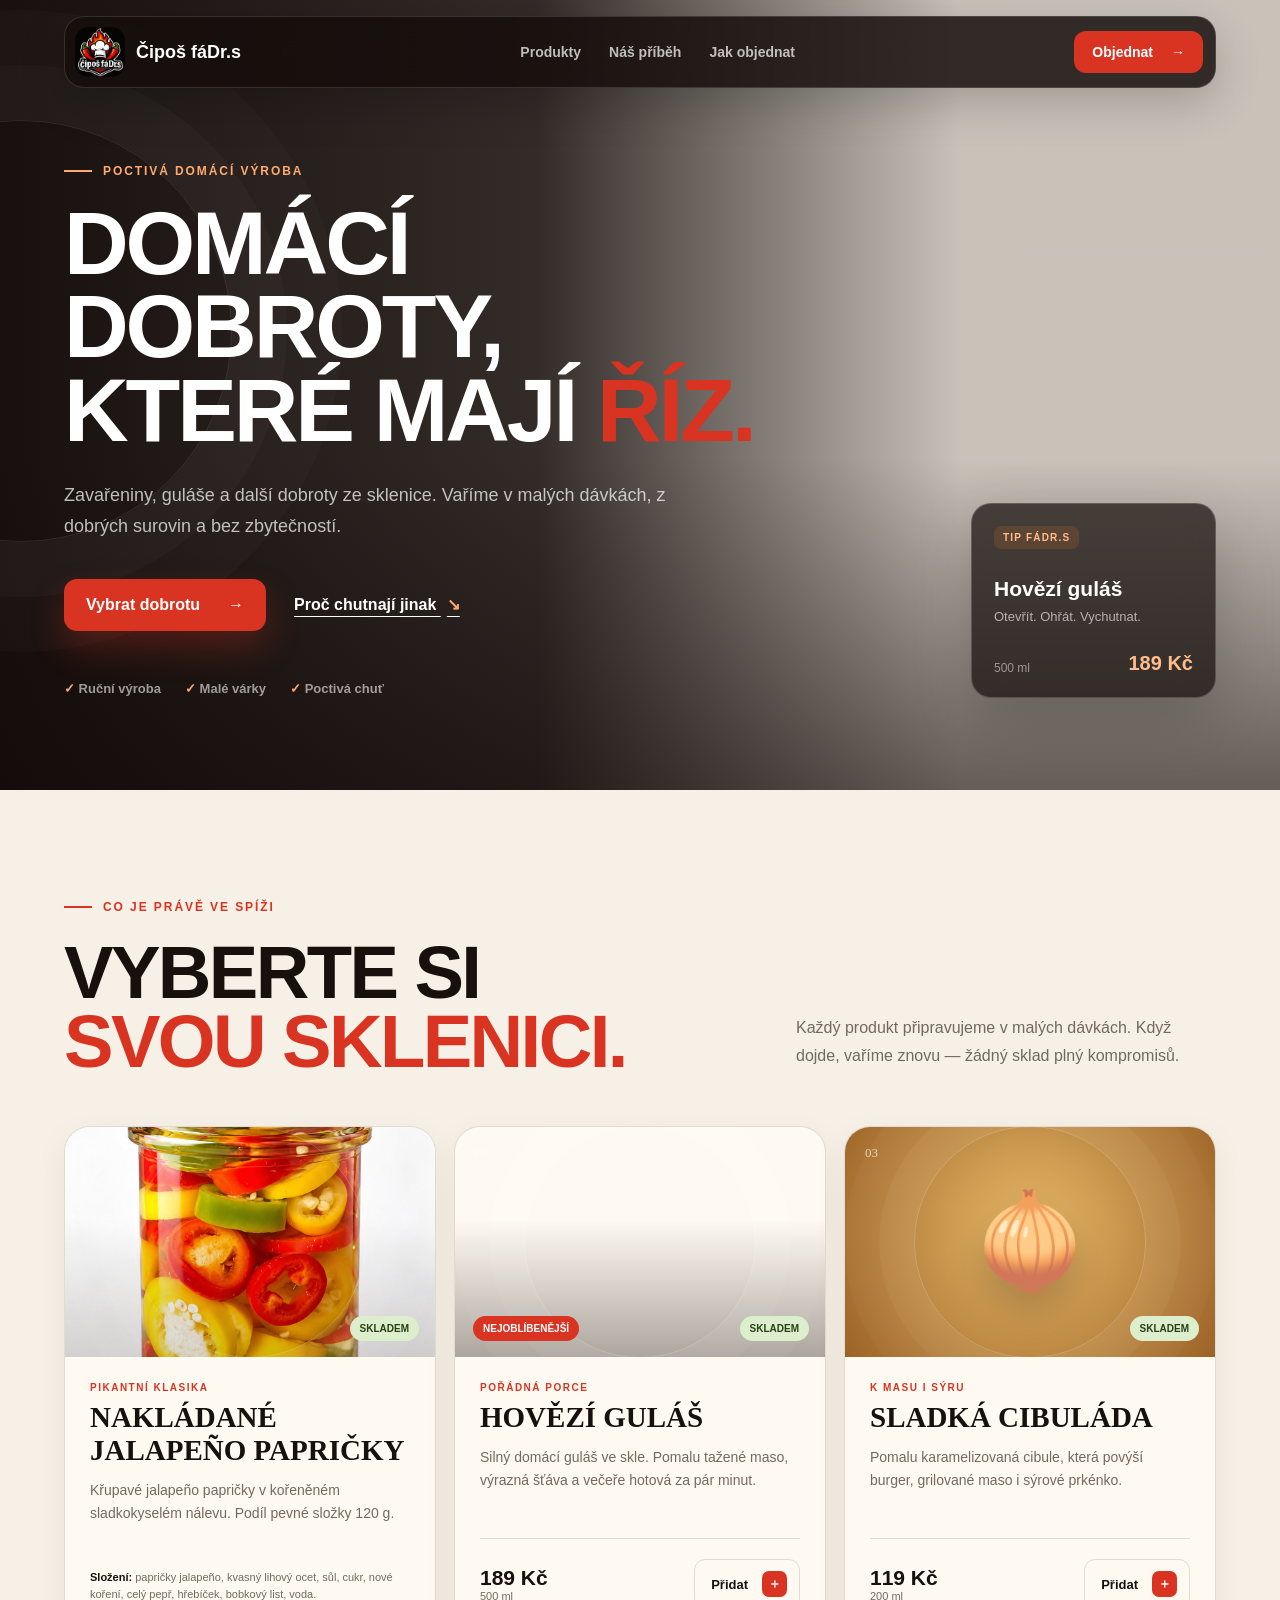
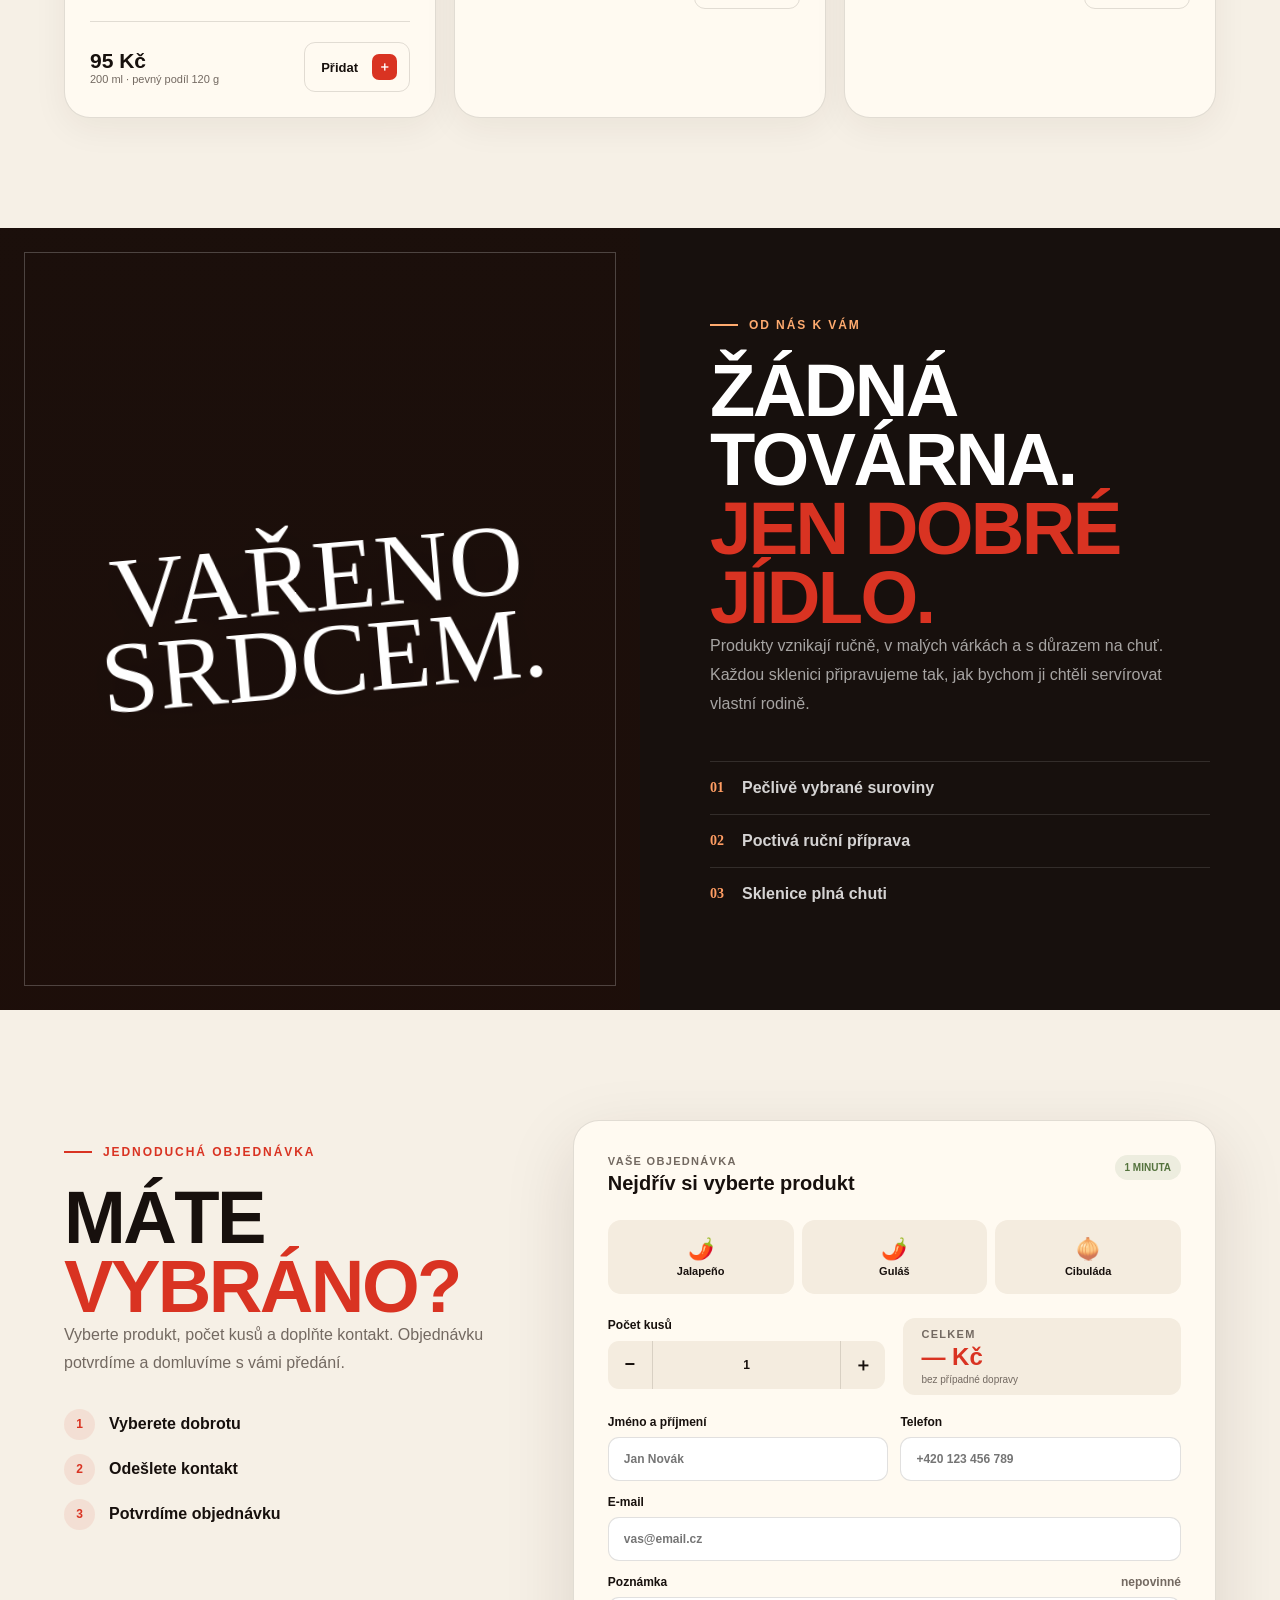
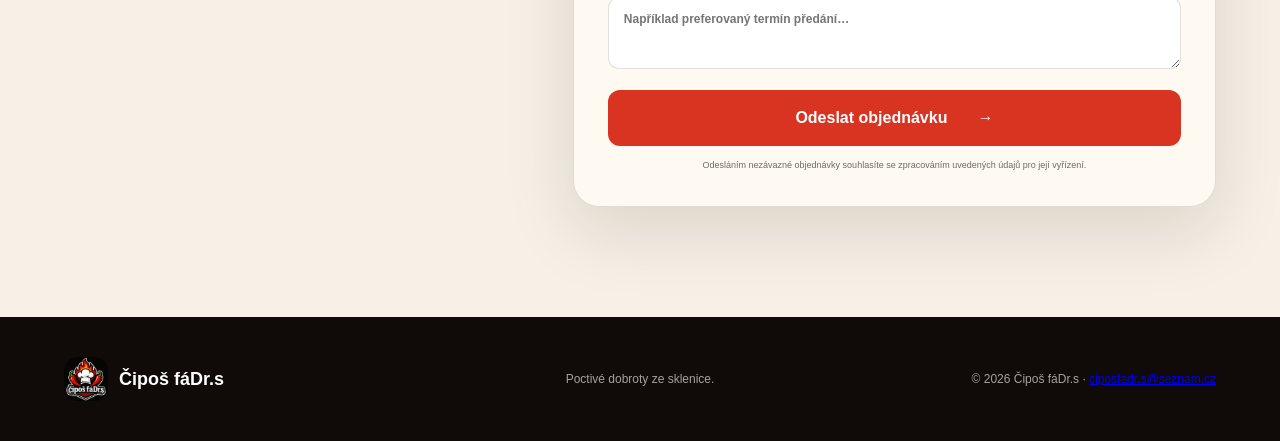
==== commit c3b6f406: "Connect order form to Netlify Forms and add confirmation page" ====
--- a/index.html
+++ b/index.html
@@ -144,7 +144,9 @@
         </ol>
       </div>
 
-      <form id="orderForm" class="order-form" action="https://formsubmit.co/tvuj@email.cz" method="POST">
+      <form id="orderForm" class="order-form" name="objednavka" action="/dekujeme.html" method="POST" data-netlify="true" netlify-honeypot="bot-field">
+        <input type="hidden" name="form-name" value="objednavka">
+        <p hidden><label>Toto pole nevyplňujte: <input name="bot-field" tabindex="-1" autocomplete="off"></label></p>
         <div class="form-heading">
           <div>
             <span>Vaše objednávka</span>
@@ -188,7 +190,7 @@
           </label>
         </div>
         <label>E-mail
-          <input type="email" id="email" name="Email" autocomplete="email" placeholder="vas@email.cz" required>
+          <input type="email" id="email" name="email" autocomplete="email" placeholder="vas@email.cz" required>
         </label>
         <label>Poznámka <span class="optional">nepovinné</span>
           <textarea id="note" name="Poznámka" rows="3" placeholder="Například preferovaný termín předání…"></textarea>
@@ -206,7 +208,7 @@
       <span><strong>Čipoš</strong> fáDr.s</span>
     </a>
     <p>Poctivé dobroty ze sklenice.</p>
-    <p>© 2026 Čipoš fáDr.s · info@email.cz</p>
+    <p>© 2026 Čipoš fáDr.s · <a href="mailto:ciposfadr.s@seznam.cz">ciposfadr.s@seznam.cz</a></p>
   </footer>
 
   <div id="toast" class="toast" role="status" aria-live="polite">Produkt přidán do objednávky</div>
--- a/style.css
+++ b/style.css
@@ -249,7 +249,7 @@
 .product-visual.jalapeno-photo {
   background:
     linear-gradient(0deg, rgba(20,9,5,.18), transparent 60%),
-    url("images/foods/nakladane-jalapeno.png") center / cover no-repeat;
+    url("images/foods/nakladane-jalapeno.jpg") center / cover no-repeat;
 }
 .onion .product-visual { background: radial-gradient(circle at 50% 45%, #e8b968, #9b6327); }
 .product-visual::after {
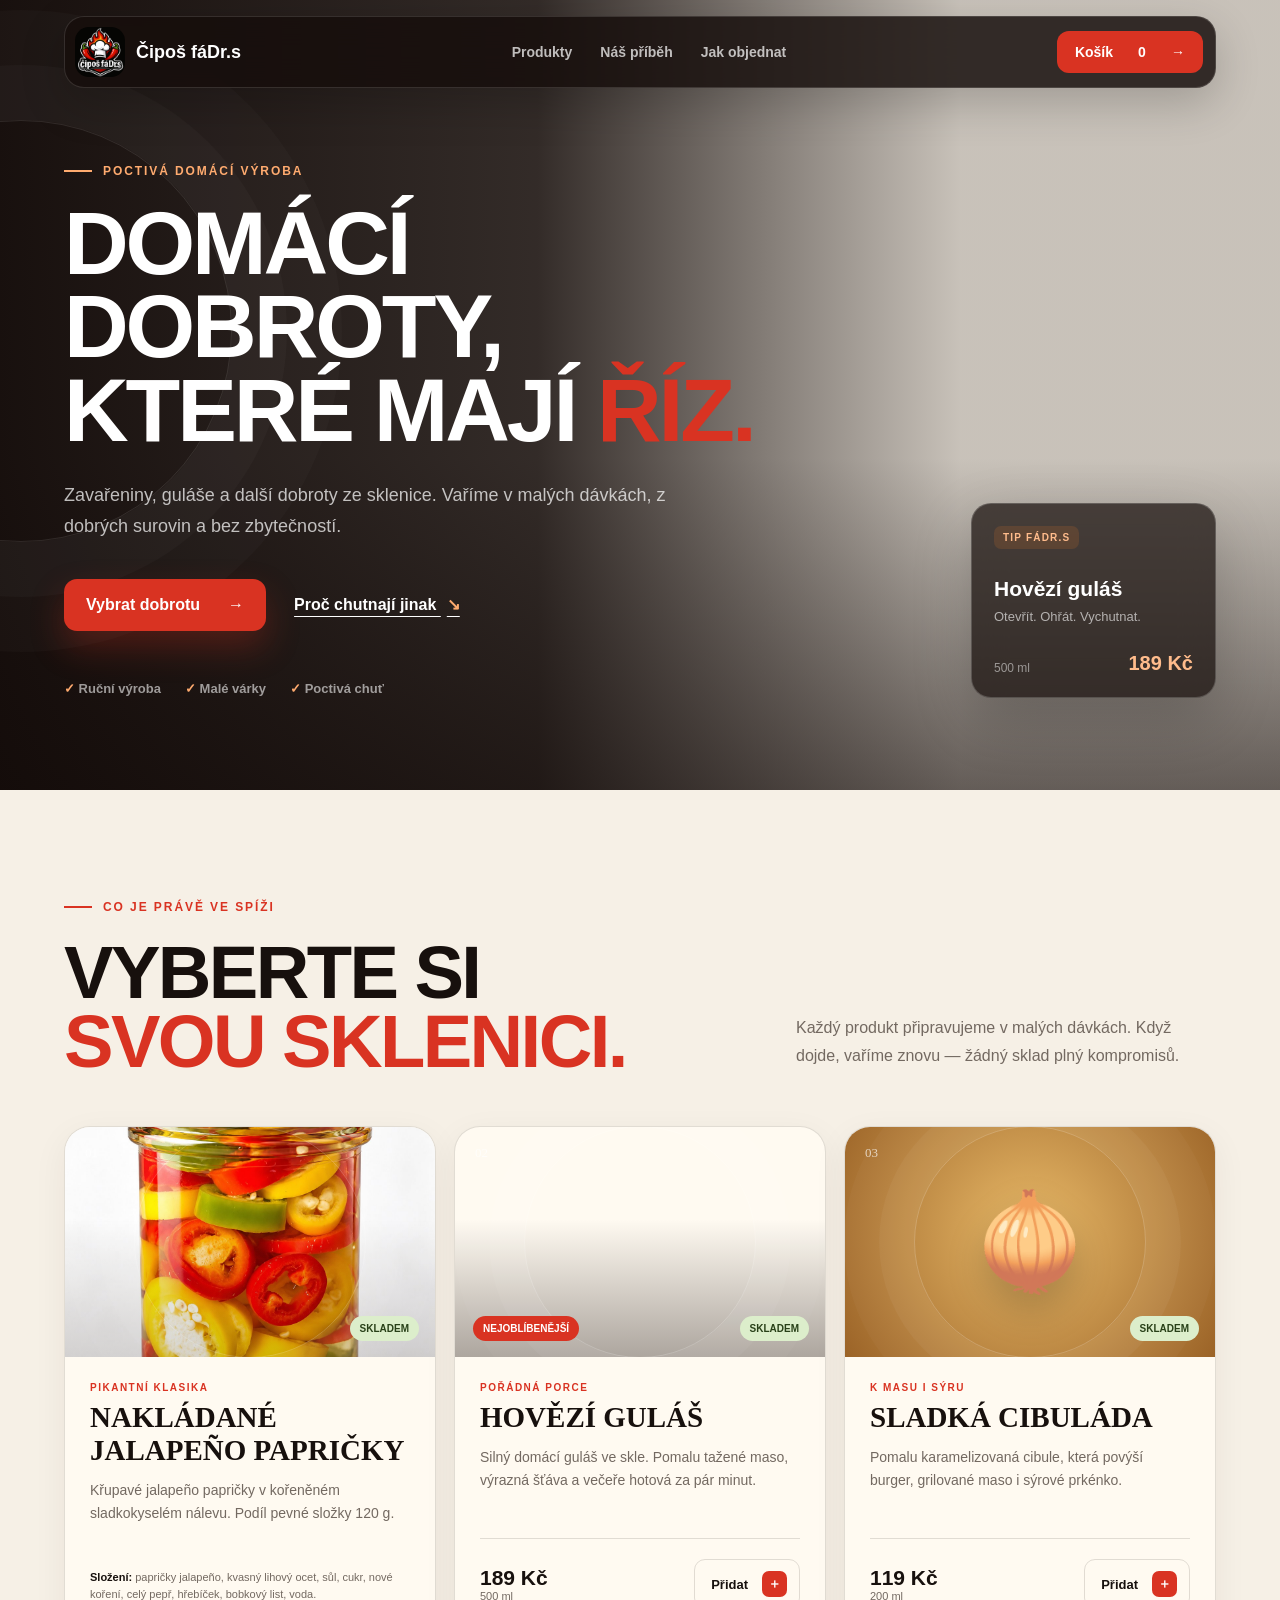
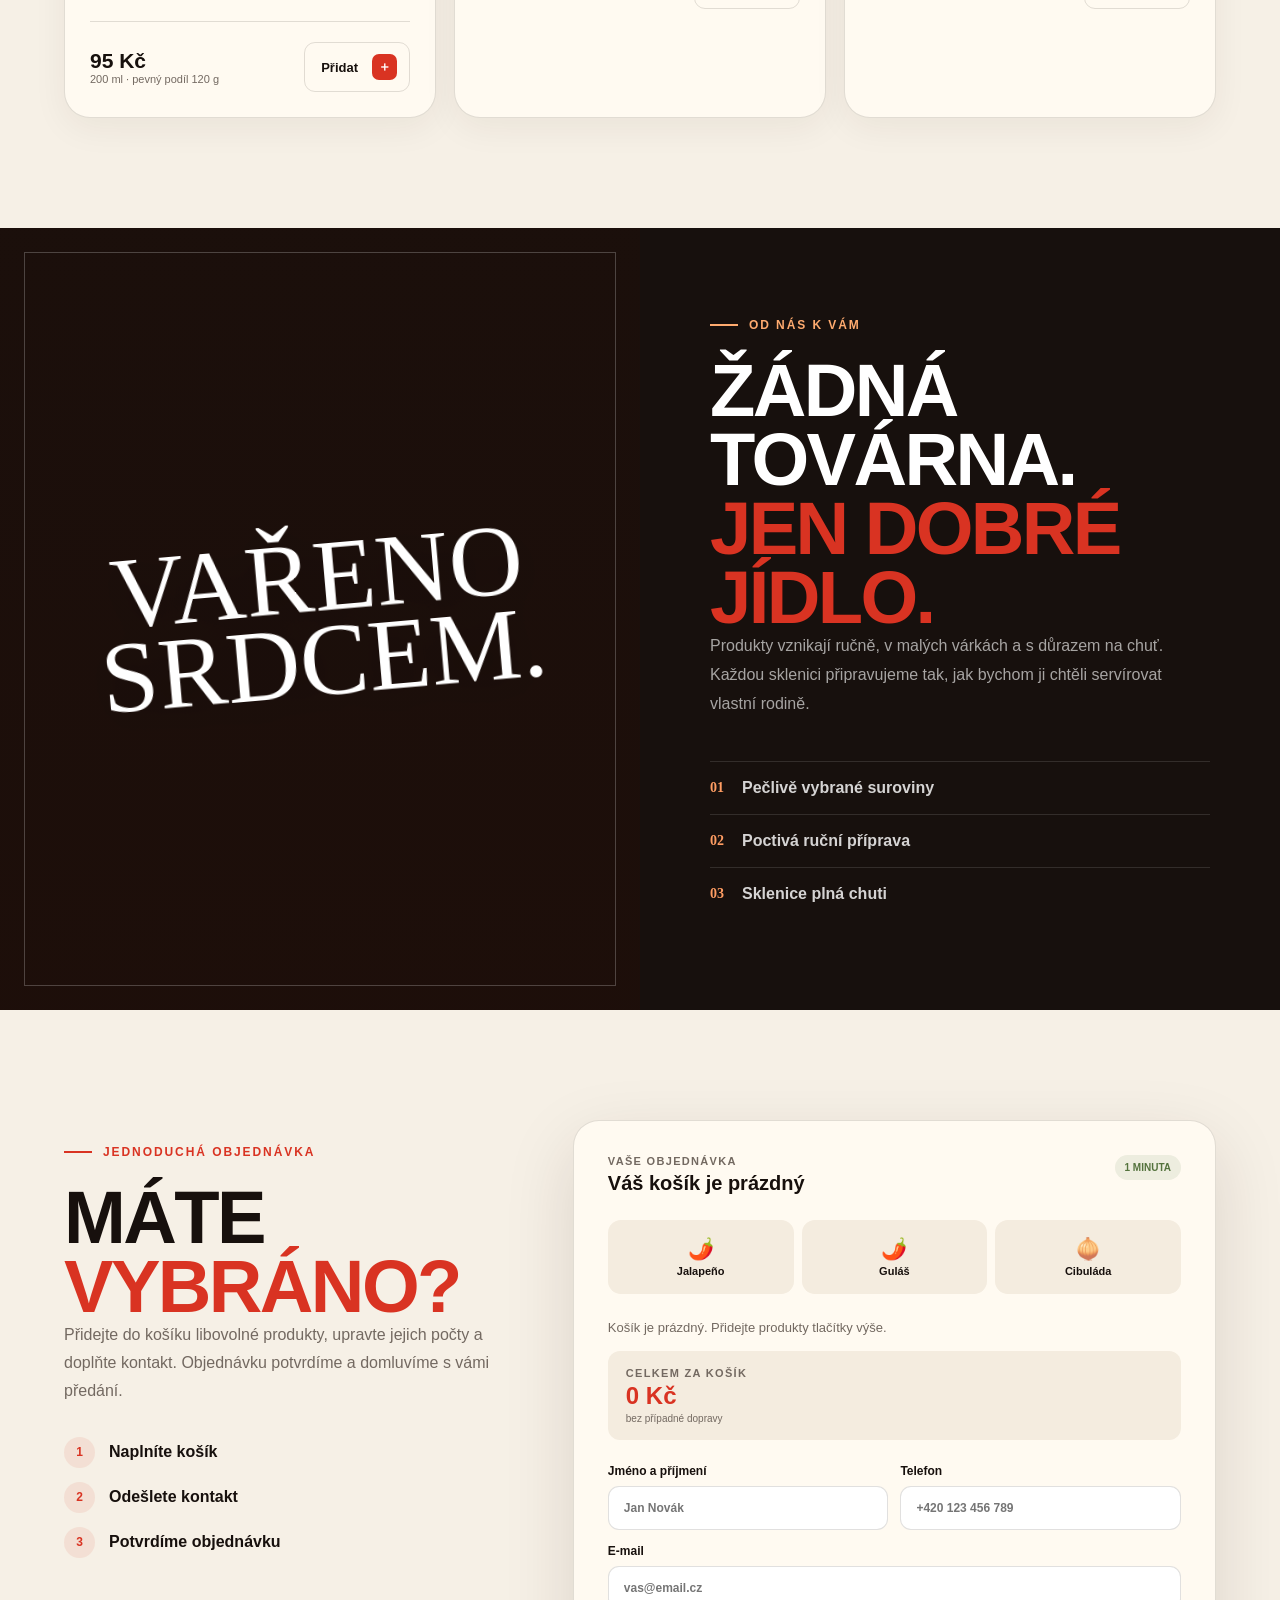
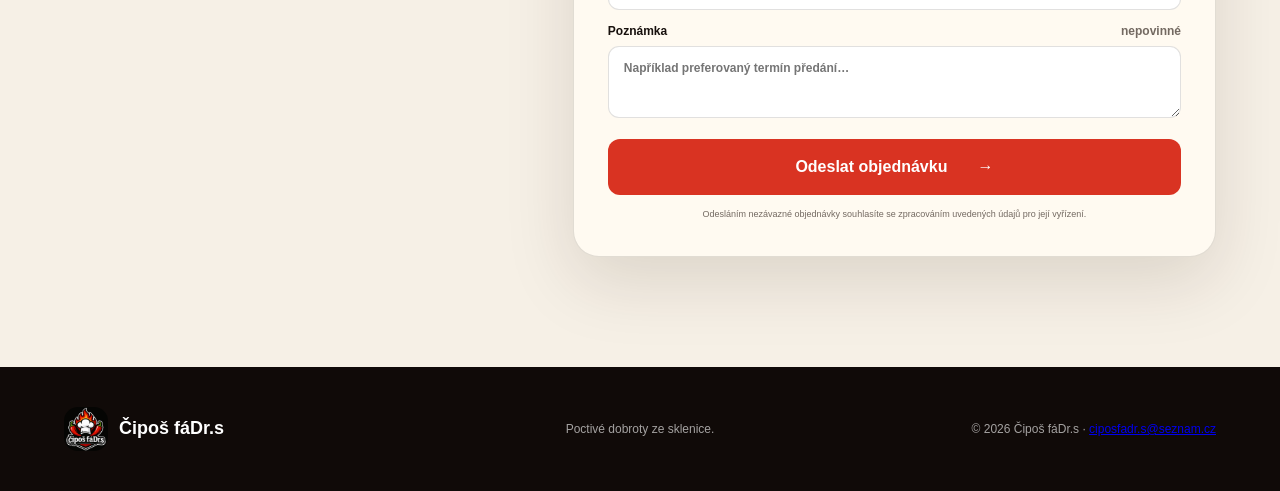
==== commit 535bcdb0: "Support multiple products and quantities in order basket" ====
--- a/index.html
+++ b/index.html
@@ -9,7 +9,7 @@
   <link rel="preconnect" href="https://fonts.googleapis.com">
   <link rel="preconnect" href="https://fonts.gstatic.com" crossorigin>
   <link href="https://fonts.googleapis.com/css2?family=Manrope:wght@400;600;700;800&family=Oswald:wght@600;700&display=swap" rel="stylesheet">
-  <link rel="stylesheet" href="style.css">
+  <link rel="stylesheet" href="style.css?v=cart1">
 </head>
 <body>
   <header class="site-header">
@@ -23,7 +23,7 @@
         <a href="#pribeh">Náš příběh</a>
         <a href="#objednavka">Jak objednat</a>
       </div>
-      <a href="#produkty" class="nav-order">Objednat <span aria-hidden="true">→</span></a>
+      <a href="#objednavka" class="nav-order">Košík <b id="cartCount">0</b> <span aria-hidden="true">→</span></a>
     </nav>
   </header>
 
@@ -136,9 +136,9 @@
       <div class="order-intro">
         <p class="eyebrow dark"><span></span> Jednoduchá objednávka</p>
         <h2>Máte<br><em>vybráno?</em></h2>
-        <p>Vyberte produkt, počet kusů a doplňte kontakt. Objednávku potvrdíme a domluvíme s vámi předání.</p>
+        <p>Přidejte do košíku libovolné produkty, upravte jejich počty a doplňte kontakt. Objednávku potvrdíme a domluvíme s vámi předání.</p>
         <ol>
-          <li><span>1</span> Vyberete dobrotu</li>
+          <li><span>1</span> Naplníte košík</li>
           <li><span>2</span> Odešlete kontakt</li>
           <li><span>3</span> Potvrdíme objednávku</li>
         </ol>
@@ -150,36 +150,29 @@
         <div class="form-heading">
           <div>
             <span>Vaše objednávka</span>
-            <strong id="formProductTitle">Nejdřív si vyberte produkt</strong>
+            <strong id="formProductTitle">Váš košík je prázdný</strong>
           </div>
           <span class="form-badge">1 minuta</span>
         </div>
 
-        <div class="product-select" role="group" aria-label="Výběr produktu">
+        <div class="product-select" role="group" aria-label="Přidat produkt do košíku">
           <button type="button" data-product="Nakládané jalapeño papričky" data-price="95" data-variant="200 ml · pevný podíl 120 g">🌶️ <span>Jalapeño</span></button>
           <button type="button" data-product="Hovězí guláš" data-price="189" data-variant="500 ml">🌶️ <span>Guláš</span></button>
           <button type="button" data-product="Sladká cibuláda" data-price="119" data-variant="200 ml">🧅 <span>Cibuláda</span></button>
         </div>
 
-        <input type="hidden" id="product" name="Produkt" required>
-        <input type="hidden" id="price" name="Cena za kus">
-        <input type="hidden" id="variant" name="Velikost balení">
+        <input type="hidden" id="cartSummary" name="Položky objednávky">
+        <input type="hidden" id="cartQuantity" name="Počet kusů">
         <input type="hidden" id="total" name="Celkem">
-
-        <div class="form-row">
-          <label>Počet kusů
-            <div class="quantity-control">
-              <button type="button" id="quantityMinus" aria-label="Odebrat kus">−</button>
-              <input type="number" id="quantity" name="Počet kusů" min="1" value="1" required>
-              <button type="button" id="quantityPlus" aria-label="Přidat kus">＋</button>
-            </div>
-          </label>
-          <div class="order-total">
-            <span>Celkem</span>
-            <strong id="totalDisplay">— Kč</strong>
-            <small>bez případné dopravy</small>
-          </div>
-        </div>
+        <div id="cartItems" class="cart-items"></div>
+        <p id="cartEmpty" class="cart-empty">Košík je prázdný. Přidejte produkty tlačítky výše.</p>
+        <p id="cartStatus" role="status" aria-live="polite" class="cart-status"></p>
+        <div class="order-total cart-total">
+          <span>Celkem za košík</span>
+          <strong id="totalDisplay">0 Kč</strong>
+          <small>bez případné dopravy</small>
+        </div>
+        <noscript><p>Pro sestavení košíku zapněte JavaScript, nebo nám objednávku napište na ciposfadr.s@seznam.cz.</p></noscript>
 
         <div class="field-grid">
           <label>Jméno a příjmení
@@ -212,6 +205,6 @@
   </footer>
 
   <div id="toast" class="toast" role="status" aria-live="polite">Produkt přidán do objednávky</div>
-  <script src="script.js"></script>
+  <script src="script.js?v=cart1"></script>
 </body>
 </html>
--- a/style.css
+++ b/style.css
@@ -539,4 +539,21 @@
   html { scroll-behavior: auto; }
   *, *::before, *::after { transition-duration: .01ms !important; }
   .reveal { opacity: 1; transform: none; }
-}+}
+/* Multi-product order basket */
+.cart-items { margin-bottom: 18px; }
+.cart-item { display: grid; grid-template-columns: minmax(0, 1fr) 140px; gap: 12px; padding: 18px 0; border-bottom: 1px solid var(--line); align-items: center; }
+.cart-item-info strong { display: block; font-size: 14px; }
+.cart-item-info small { display: block; margin-top: 5px; color: var(--muted); font-size: 11px; line-height: 1.5; }
+.cart-item .quantity-control { margin: 0; grid-template-columns: 38px minmax(0, 1fr) 38px; }
+.cart-subtotal { font-size: 15px; color: var(--red); }
+.cart-remove { justify-self: end; padding: 8px 0; border: 0; background: transparent; color: var(--muted); text-decoration: underline; cursor: pointer; font-size: 12px; }
+.cart-empty { color: var(--muted); font-size: 13px; line-height: 1.6; }
+.cart-status { color: var(--red-dark); font-size: 13px; }
+.cart-status:empty { display: none; }
+.cart-total { margin: 0 0 24px; padding: 16px 18px; }
+.nav-order b { min-width: 22px; text-align: center; }
+[hidden] { display: none !important; }
+@media (max-width: 400px) {
+  .cart-item { grid-template-columns: minmax(0, 1fr) 120px; gap: 10px; }
+}
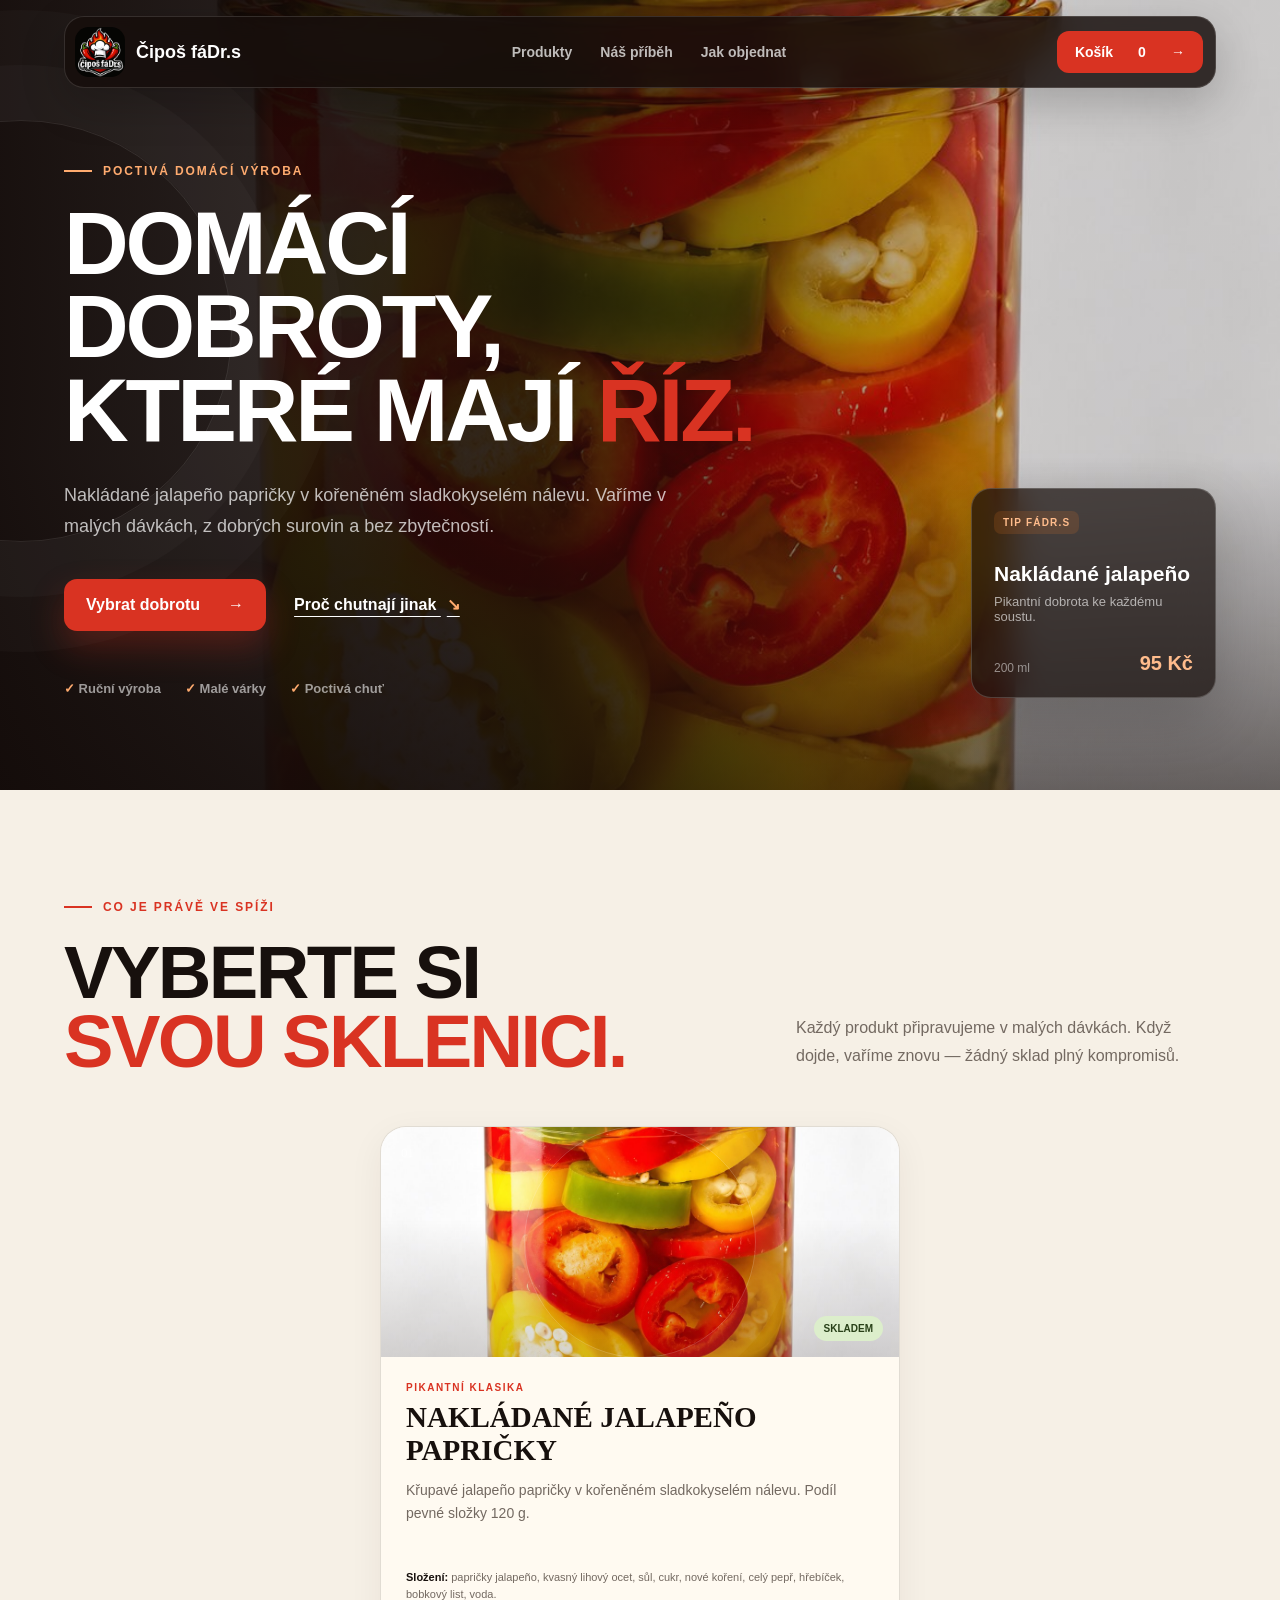
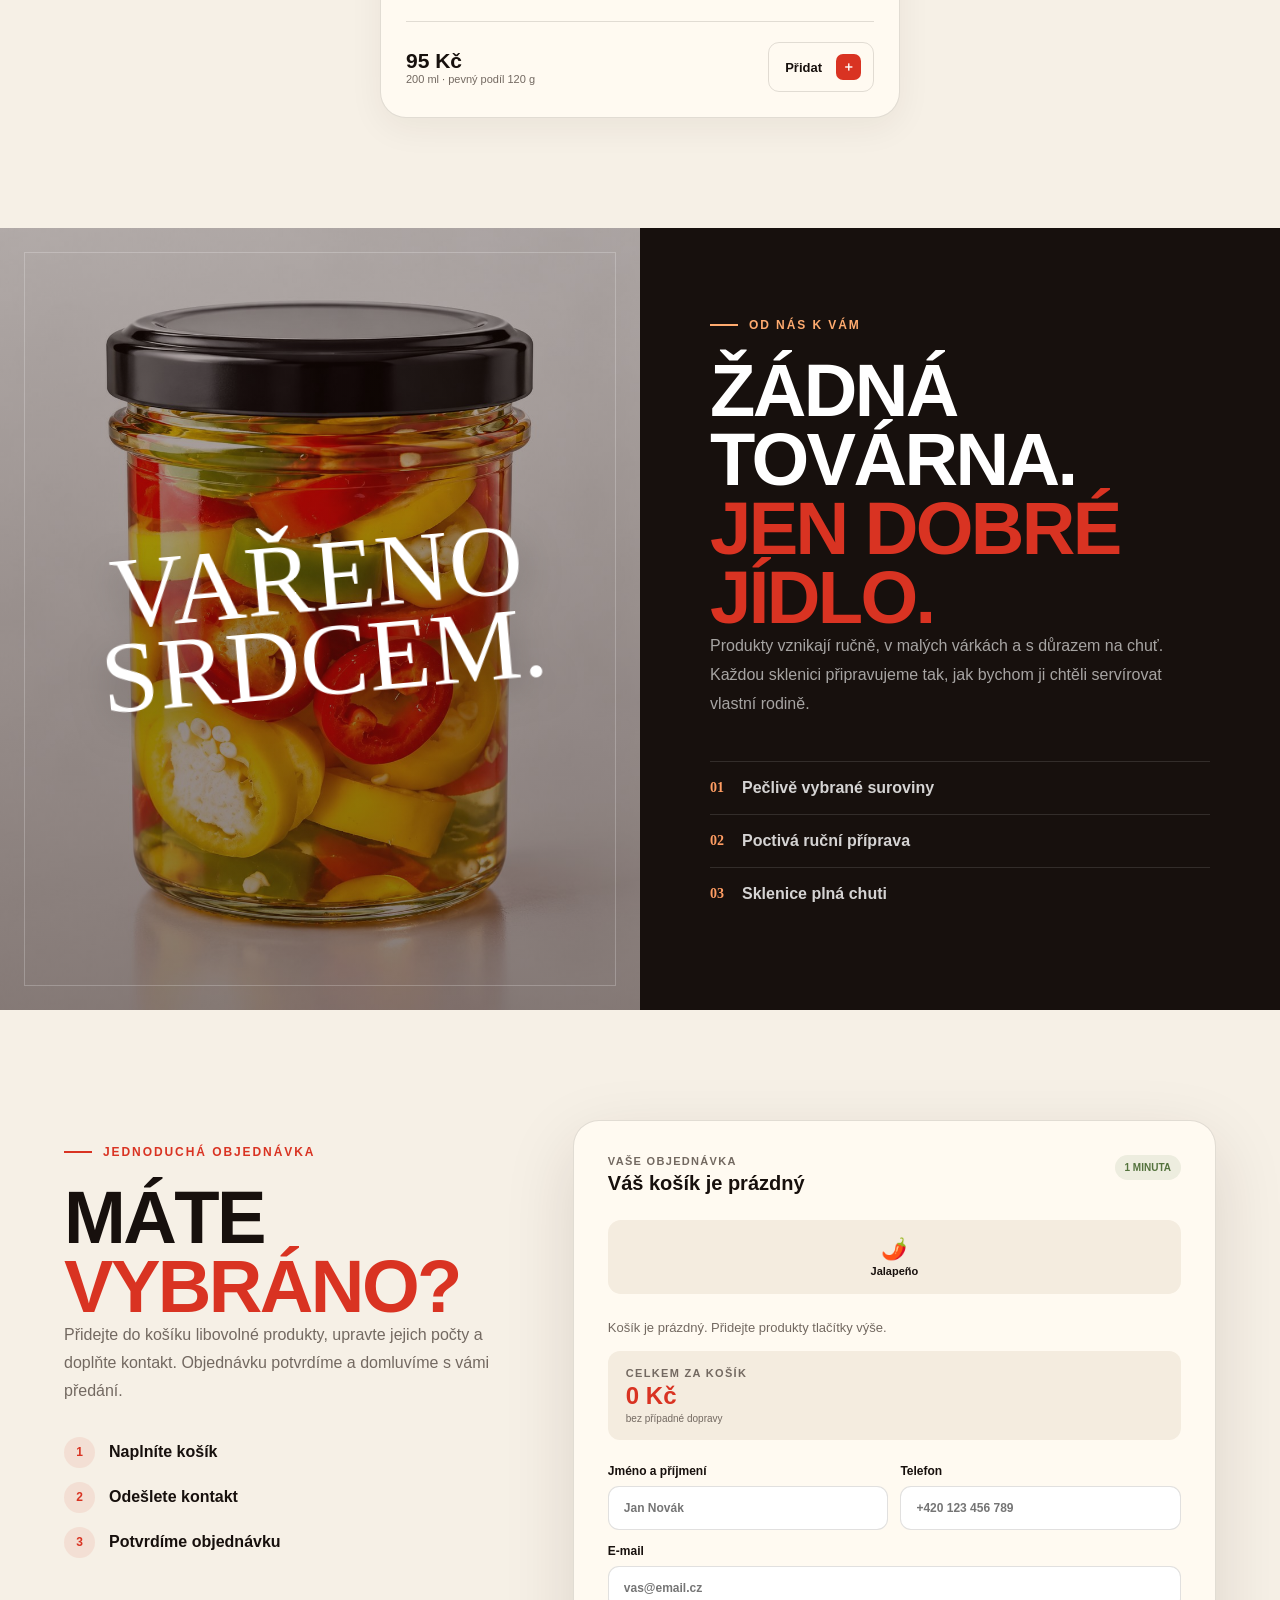
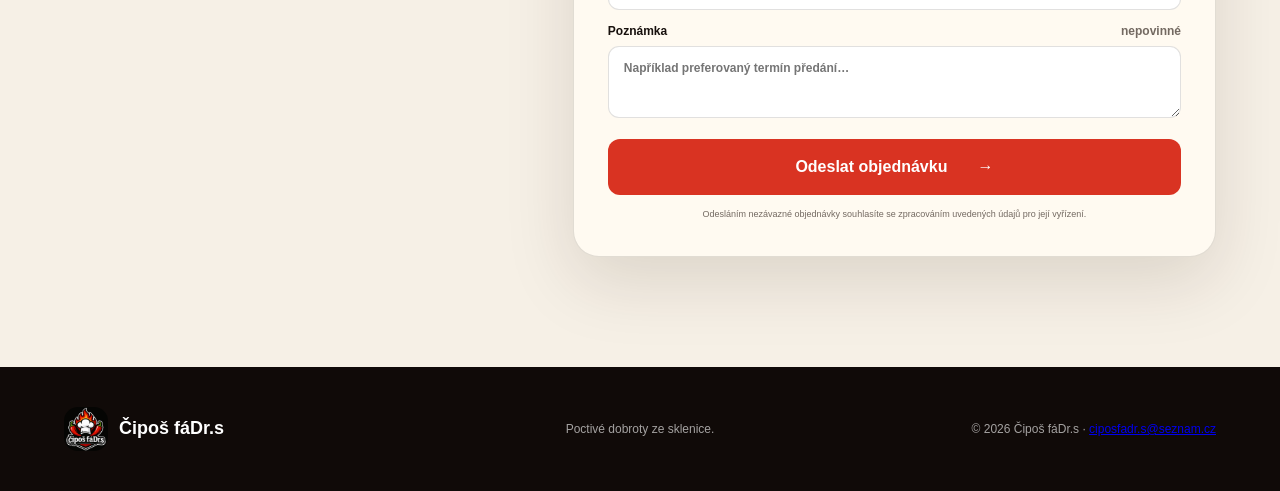
==== commit 58e62475: "Remove goulash and onion relish from product offer and basket" ====
--- a/index.html
+++ b/index.html
@@ -3,13 +3,13 @@
 <head>
   <meta charset="UTF-8">
   <meta name="viewport" content="width=device-width, initial-scale=1.0">
-  <meta name="description" content="Čipoš fáDr.s – poctivé domácí dobroty ve skle. Vyberte si nakládané jalapeño, guláš nebo cibuládu a jednoduše objednejte.">
+  <meta name="description" content="Čipoš fáDr.s – poctivé domácí dobroty ve skle. Objednejte si nakládané jalapeño papričky v kořeněném sladkokyselém nálevu.">
   <meta name="theme-color" content="#120b08">
   <title>Čipoš fáDr.s | Domácí dobroty, které mají říz</title>
   <link rel="preconnect" href="https://fonts.googleapis.com">
   <link rel="preconnect" href="https://fonts.gstatic.com" crossorigin>
   <link href="https://fonts.googleapis.com/css2?family=Manrope:wght@400;600;700;800&family=Oswald:wght@600;700&display=swap" rel="stylesheet">
-  <link rel="stylesheet" href="style.css?v=cart1">
+  <link rel="stylesheet" href="style.css?v=jalapeno1">
 </head>
 <body>
   <header class="site-header">
@@ -33,7 +33,7 @@
         <div class="hero-content">
           <p class="eyebrow"><span></span> Poctivá domácí výroba</p>
           <h1>Domácí dobroty,<br>které mají <em>říz.</em></h1>
-          <p class="hero-copy">Zavařeniny, guláše a další dobroty ze sklenice. Vaříme v malých dávkách, z dobrých surovin a bez zbytečností.</p>
+          <p class="hero-copy">Nakládané jalapeño papričky v kořeněném sladkokyselém nálevu. Vaříme v malých dávkách, z dobrých surovin a bez zbytečností.</p>
           <div class="hero-actions">
             <a href="#produkty" class="btn btn-primary">Vybrat dobrotu <span>→</span></a>
             <a href="#pribeh" class="text-link">Proč chutnají jinak <span>↘</span></a>
@@ -46,9 +46,9 @@
         </div>
         <aside class="hero-card">
           <span class="hero-card-label">Tip fáDr.s</span>
-          <strong>Hovězí guláš</strong>
-          <p>Otevřít. Ohřát. Vychutnat.</p>
-          <div><span>500 ml</span><b>189 Kč</b></div>
+          <strong>Nakládané jalapeño</strong>
+          <p>Pikantní dobrota ke každému soustu.</p>
+          <div><span>200 ml</span><b>95 Kč</b></div>
         </aside>
       </div>
     </section>
@@ -62,7 +62,7 @@
         <p>Každý produkt připravujeme v malých dávkách. Když dojde, vaříme znovu — žádný sklad plný kompromisů.</p>
       </div>
 
-      <div class="product-grid">
+      <div class="product-grid single-product">
         <article class="product-card jalapeno">
           <div class="product-visual jalapeno-photo">
             <span class="product-number">01</span>
@@ -80,39 +80,7 @@
           </div>
         </article>
 
-        <article class="product-card goulash featured">
-          <div class="product-visual photo">
-            <span class="product-number">02</span>
-            <span class="bestseller">Nejoblíbenější</span>
-            <span class="stock">Skladem</span>
-          </div>
-          <div class="product-content">
-            <p class="product-type">Pořádná porce</p>
-            <h3>Hovězí guláš</h3>
-            <p>Silný domácí guláš ve skle. Pomalu tažené maso, výrazná šťáva a večeře hotová za pár minut.</p>
-            <div class="product-bottom">
-              <div><strong>189 Kč</strong><span>500 ml</span></div>
-              <button type="button" class="product-button" data-product="Hovězí guláš" data-price="189" data-variant="500 ml" aria-label="Objednat Hovězí guláš">Přidat <span>＋</span></button>
-            </div>
-          </div>
-        </article>
 
-        <article class="product-card onion">
-          <div class="product-visual">
-            <span class="product-number">03</span>
-            <span class="product-icon" aria-hidden="true">🧅</span>
-            <span class="stock">Skladem</span>
-          </div>
-          <div class="product-content">
-            <p class="product-type">K masu i sýru</p>
-            <h3>Sladká cibuláda</h3>
-            <p>Pomalu karamelizovaná cibule, která povýší burger, grilované maso i sýrové prkénko.</p>
-            <div class="product-bottom">
-              <div><strong>119 Kč</strong><span>200 ml</span></div>
-              <button type="button" class="product-button" data-product="Sladká cibuláda" data-price="119" data-variant="200 ml" aria-label="Objednat Sladkou cibuládu">Přidat <span>＋</span></button>
-            </div>
-          </div>
-        </article>
       </div>
     </section>
 
@@ -155,10 +123,8 @@
           <span class="form-badge">1 minuta</span>
         </div>
 
-        <div class="product-select" role="group" aria-label="Přidat produkt do košíku">
+        <div class="product-select single-product" role="group" aria-label="Přidat produkt do košíku">
           <button type="button" data-product="Nakládané jalapeño papričky" data-price="95" data-variant="200 ml · pevný podíl 120 g">🌶️ <span>Jalapeño</span></button>
-          <button type="button" data-product="Hovězí guláš" data-price="189" data-variant="500 ml">🌶️ <span>Guláš</span></button>
-          <button type="button" data-product="Sladká cibuláda" data-price="119" data-variant="200 ml">🧅 <span>Cibuláda</span></button>
         </div>
 
         <input type="hidden" id="cartSummary" name="Položky objednávky">
--- a/style.css
+++ b/style.css
@@ -100,7 +100,7 @@
   background:
     linear-gradient(90deg, rgba(17,9,7,.97) 0%, rgba(17,9,7,.85) 42%, rgba(17,9,7,.2) 75%),
     linear-gradient(0deg, rgba(17,9,7,.55), transparent 42%),
-    url("images/foods/gulas.png") center right / cover no-repeat;
+    url("images/foods/nakladane-jalapeno.jpg") center right / cover no-repeat;
   position: relative;
   overflow: hidden;
 }
@@ -264,7 +264,7 @@
 .product-visual.photo {
   background:
     linear-gradient(0deg, rgba(20,9,5,.35), transparent 60%),
-    url("images/foods/gulas.png") center 46% / cover no-repeat;
+    url("images/foods/nakladane-jalapeno.jpg") center 46% / cover no-repeat;
 }
 .product-icon { z-index: 1; font-size: 92px; filter: drop-shadow(0 18px 18px rgba(0,0,0,.2)); }
 .product-number, .stock, .bestseller { position: absolute; z-index: 2; }
@@ -332,7 +332,7 @@
   min-height: 600px;
   background:
     linear-gradient(rgba(34,13,7,.35), rgba(34,13,7,.55)),
-    url("images/foods/gulas.png") center / cover;
+    url("images/foods/nakladane-jalapeno.jpg") center / cover;
 }
 .story-image::after { content: ""; position: absolute; inset: 24px; border: 1px solid rgba(255,255,255,.22); }
 .story-image span {
@@ -557,3 +557,7 @@
 @media (max-width: 400px) {
   .cart-item { grid-template-columns: minmax(0, 1fr) 120px; gap: 10px; }
 }
+
+.product-grid.single-product { grid-template-columns: minmax(0, 520px); justify-content: center; }
+.product-grid.single-product .product-card { max-width: none; grid-column: auto; }
+.product-select.single-product { grid-template-columns: 1fr; }
